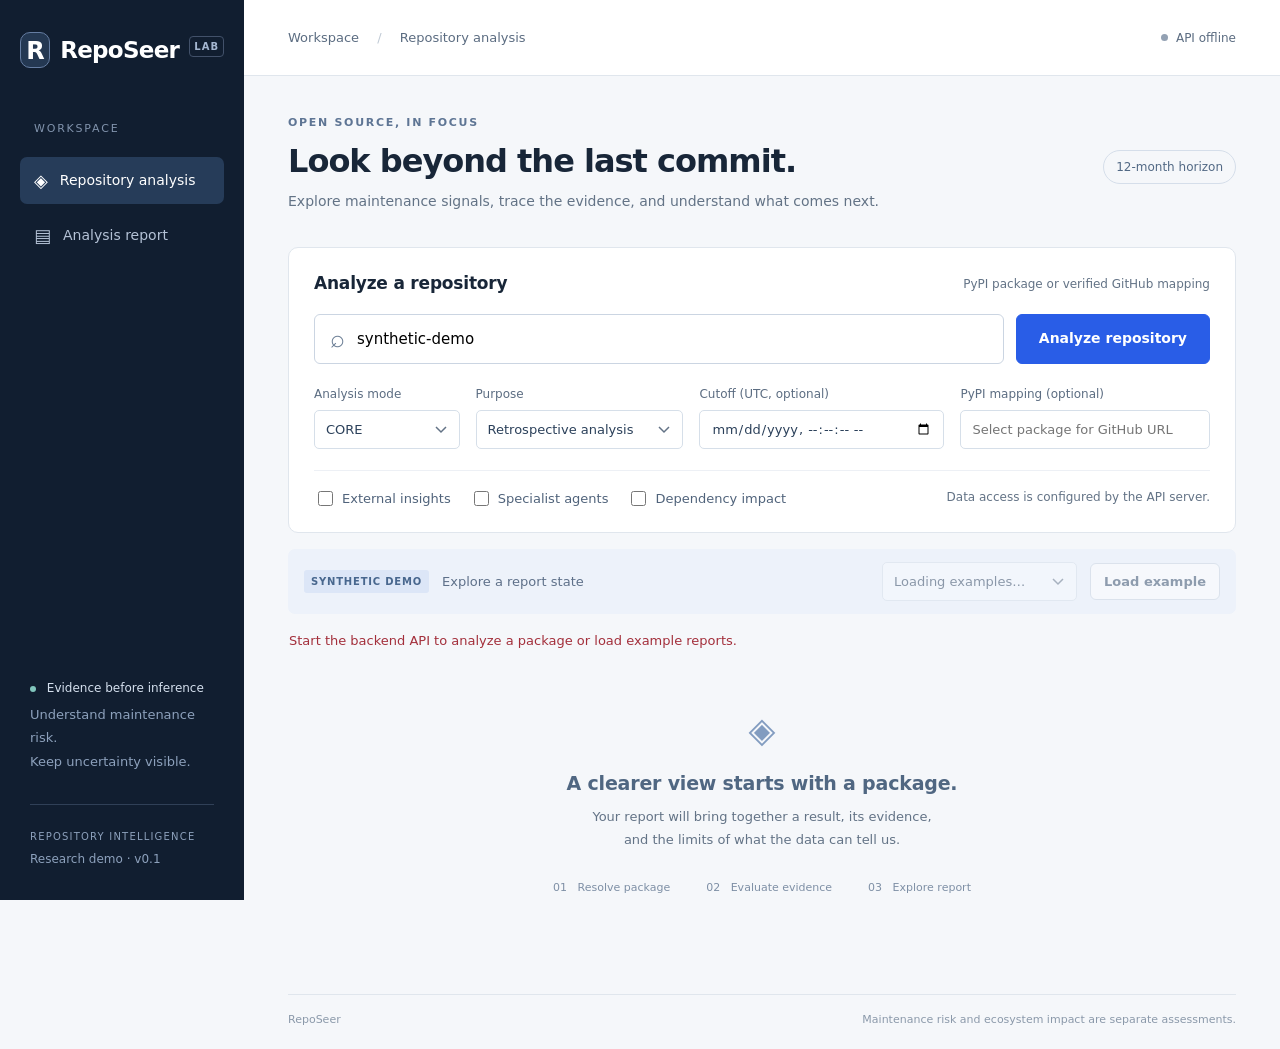
==== frontend/index.html @ 485b8ce4 "feat(ui): add standalone demo frontend and analysis HTTP API (T-028) Separate the replaceable fronte" ====
<!doctype html>
<html lang="en">
<head>
  <meta charset="utf-8"><meta name="viewport" content="width=device-width, initial-scale=1">
  <meta name="color-scheme" content="light">
  <title>RepoSeer · Repository intelligence</title>
  <link rel="stylesheet" href="styles.css">
  <script type="module" src="app.js"></script>
</head>
<body>
  <aside class="sidebar">
    <a class="brand" href="./"><span class="brand-mark">R</span> RepoSeer<span class="beta">LAB</span></a>
    <div class="nav-label">WORKSPACE</div>
    <a class="nav active" href="#workspace"><span>◈</span> Repository analysis</a>
    <a class="nav" href="#report"><span>▤</span> Analysis report</a>
    <div class="sidebar-note"><span class="status-dot"></span> Evidence before inference<p>Understand maintenance risk.<br>Keep uncertainty visible.</p></div>
    <div class="sidebar-foot">REPOSITORY INTELLIGENCE<span>Research demo · v0.1</span></div>
  </aside>
  <main id="workspace">
    <header class="topbar"><span>Workspace <b>/</b> Repository analysis</span><span class="connection" id="connection">Connecting to API…</span></header>
    <div class="page">
      <div class="page-heading"><div><div class="eyebrow">OPEN SOURCE, IN FOCUS</div><h1>Look beyond the last commit.</h1><p>Explore maintenance signals, trace the evidence, and understand what comes next.</p></div><span class="outline-tag">12-month horizon</span></div>
      <section class="panel analysis-form" aria-labelledby="analyze-heading">
        <div class="section-heading"><h2 id="analyze-heading">Analyze a repository</h2><span class="muted">PyPI package or verified GitHub mapping</span></div>
        <form id="analysis-form">
          <div class="input-line"><label class="search-field"><span aria-hidden="true">⌕</span><input id="identifier" name="identifier" value="synthetic-demo" placeholder="Package name or https://github.com/owner/repo" required aria-label="Package name or GitHub URL"></label><button id="analyze" type="submit" class="primary">Analyze repository</button></div>
          <div class="options">
            <label>Analysis mode<select id="mode"><option>CORE</option><option>ENHANCED</option></select></label>
            <label>Purpose<select id="purpose"><option value="retrospective_analysis">Retrospective analysis</option><option value="current_inference">Current inference</option></select></label>
            <label>Cutoff (UTC, optional)<input type="datetime-local" id="cutoff" step="1"></label>
            <label>PyPI mapping (optional)<input id="package" placeholder="Select package for GitHub URL"></label>
          </div>
          <div class="form-footer"><div class="checks"><label><input type="checkbox" id="insights"> External insights</label><label><input type="checkbox" id="agents"> Specialist agents</label><label><input type="checkbox" id="impact"> Dependency impact</label></div><span class="muted">Data access is configured by the API server.</span></div>
        </form>
      </section>
      <div class="demo-bar"><div><span class="demo-label">SYNTHETIC DEMO</span><span>Explore a report state</span></div><div class="demo-actions"><label class="sr-only" for="scenario">Example report</label><select id="scenario" disabled><option>Loading examples…</option></select><button id="load-demo" class="secondary" disabled>Load example</button></div></div>
      <div id="progress" class="progress" role="status" aria-live="polite">Ready. Analyze a package or load a synthetic example.</div>
      <section id="report" aria-label="Analysis report" hidden>
        <div class="report-heading"><div><div class="eyebrow" id="report-context"></div><h2 id="report-package"></h2><p id="report-subtitle"></p></div><button id="download" class="secondary">Export JSON</button></div>
        <div id="synthetic-notice" class="notice" hidden>Synthetic fixture · For interface demonstration only. These values are not estimates for a real package.</div>
        <div class="summary-grid"><section class="panel outcome" id="outcome"></section><section class="panel metadata" id="metadata"></section><section class="panel impact" id="impact-card"></section></div>
        <div class="tabs" role="tablist" aria-label="Report details"><button role="tab" id="tab-evidence" aria-selected="true" aria-controls="details" data-tab="evidence">Evidence <span id="evidence-count"></span></button><button role="tab" id="tab-coverage" aria-selected="false" aria-controls="details" data-tab="coverage" tabindex="-1">Coverage</button><button role="tab" id="tab-sources" aria-selected="false" aria-controls="details" data-tab="sources" tabindex="-1">Sources & cutoff</button><button role="tab" id="tab-model" aria-selected="false" aria-controls="details" data-tab="model" tabindex="-1">Model & limitations</button></div>
        <section id="details" class="panel details" role="tabpanel" aria-labelledby="tab-evidence"></section>
      </section>
      <section id="empty" class="empty"><div class="empty-glyph">◈</div><h2>A clearer view starts with a package.</h2><p>Your report will bring together a result, its evidence,<br>and the limits of what the data can tell us.</p><div class="empty-steps"><span>01 &nbsp; Resolve package</span><span>02 &nbsp; Evaluate evidence</span><span>03 &nbsp; Explore report</span></div></section>
      <footer>RepoSeer <span>Maintenance risk and ecosystem impact are separate assessments.</span></footer>
    </div>
  </main>
</body>
</html>
---- frontend/styles.css ----
:root {
  font-family:Inter,ui-sans-serif,system-ui,-apple-system,BlinkMacSystemFont,"Segoe UI",sans-serif;
  color:#182638;
  background:#f5f7fa;
  font-synthesis:none;
  --muted:#637386;
  --line:#e0e6ed;
  --blue:#295de7;
  --navy:#111e30;
}

* {
  box-sizing:border-box;
}

body {
  margin:0;
  font-size:16px;
  line-height:1.5;
}

button,input,select {
  font:inherit;
}

button,a,input,select {
  -webkit-tap-highlight-color:transparent;
}

button {
  cursor:pointer;
}

button:disabled,select:disabled {
  opacity:.5;
  cursor:wait;
}

a {
  color:var(--blue);
  text-decoration:none;
}

a:hover {
  text-decoration:underline;
}

:focus-visible {
  outline:3px solid #7c9ff8;
  outline-offset:3px;
}

[hidden] {
  display:none!important;
}

.sidebar {
  position:fixed;
  width:244px;
  inset:0 auto 0 0;
  background:var(--navy);
  color:#c2cede;
  padding:32px 20px;
  display:flex;
  flex-direction:column;
}

.brand {
  display:flex;
  align-items:center;
  gap:10px;
  color:#fff;
  font-size:23px;
  font-weight:650;
  letter-spacing:-.7px;
  text-decoration:none!important;
}

.brand-mark {
  display:grid;
  place-items:center;
  border:1px solid #657da2;
  border-radius:10px;
  width:34px;
  height:36px;
  font-size:24px;
  background:#243852;
}

.beta {
  font-size:10px;
  letter-spacing:1px;
  border:1px solid #42516a;
  padding:2px 4px;
  border-radius:4px;
  color:#a4b6d0;
  align-self:flex-start;
  margin-top:4px;
}

.nav-label {
  font-size:11px;
  letter-spacing:1.8px;
  color:#8193ac;
  margin:53px 14px 15px;
}

.nav {
  color:#b4c2d6;
  display:flex;
  gap:12px;
  padding:13px 14px;
  font-size:14px;
  border-radius:7px;
  margin:4px 0;
}

.nav.active {
  background:#263c59;
  color:#fff;
}

.nav span {
  font-size:18px;
  line-height:1.2;
}

.sidebar-note {
  margin:auto 10px 0;
  font-size:12px;
  color:#d5e0ee;
}

.status-dot {
  display:inline-block;
  width:6px;
  height:6px;
  border-radius:50%;
  background:#81c6bd;
  margin-right:7px;
}

.sidebar-note p {
  color:#8da1bc;
  font-size:13px;
  line-height:1.8;
}

.sidebar-foot {
  font-size:10px;
  letter-spacing:1.2px;
  border-top:1px solid #304057;
  padding-top:24px;
  margin:25px 10px 0;
  color:#8da1bc;
}

.sidebar-foot span {
  display:block;
  letter-spacing:0;
  font-size:12px;
  margin-top:6px;
}

main {
  margin-left:244px;
}

.topbar {
  height:76px;
  background:#fff;
  border-bottom:1px solid var(--line);
  display:flex;
  align-items:center;
  justify-content:space-between;
  padding:0 44px;
  font-size:13px;
  color:#5b6c81;
}

.topbar b {
  font-weight:400;
  color:#c0cad5;
  margin:0 14px;
}

.connection {
  font-size:12px;
  display:flex;
  align-items:center;
  gap:8px;
}

.connection:before {
  content:"";
  width:7px;
  height:7px;
  border-radius:50%;
  background:#93a1b3;
}

.connection.online:before {
  background:#2c987f;
}

.page {
  max-width:1420px;
  margin:auto;
  padding:39px 44px 20px;
}

.page-heading {
  display:flex;
  align-items:center;
  justify-content:space-between;
  gap:20px;
  margin-bottom:29px;
}

.eyebrow {
  font-size:11px;
  letter-spacing:1.7px;
  color:#5e7594;
  font-weight:650;
}

h1 {
  font-size:32px;
  line-height:1.3;
  letter-spacing:-1px;
  font-weight:620;
  margin:9px 0;
}

p {
  margin:6px 0;
  color:var(--muted);
  font-size:14px;
}

h2 {
  font-size:17px;
  font-weight:620;
  margin:0;
  letter-spacing:-.2px;
}

h3 {
  font-size:14px;
  margin:0 0 9px;
}

.outline-tag {
  border:1px solid #d5deea;
  border-radius:20px;
  padding:7px 12px;
  font-size:12px;
  white-space:nowrap;
  color:#526985;
}

.panel {
  background:#fff;
  border:1px solid var(--line);
  border-radius:10px;
}

.analysis-form {
  padding:23px 25px;
}

.section-heading {
  display:flex;
  justify-content:space-between;
  align-items:center;
  margin-bottom:17px;
  gap:12px;
}

.muted {
  font-size:12px;
  color:var(--muted);
}

.input-line {
  display:flex;
  gap:12px;
}

.search-field {
  border:1px solid #cbd5e2;
  border-radius:6px;
  display:flex;
  align-items:center;
  gap:12px;
  flex:1;
  padding:0 15px;
  background:#fff;
}

.search-field:focus-within {
  outline:2px solid #94b2ff;
}

.search-field span {
  font-size:25px;
  color:#6a7d94;
}

.search-field input {
  border:0;
  outline:0;
  width:100%;
  padding:13px 0;
  font-size:15px;
  min-width:0;
}

.primary {
  background:var(--blue);
  color:#fff;
  border:1px solid var(--blue);
  border-radius:6px;
  font-size:14px;
  font-weight:600;
  padding:12px 22px;
}

.primary:hover {
  background:#1c49c5;
}

.secondary {
  background:#fff;
  border:1px solid #cad4e0;
  color:#314864;
  border-radius:6px;
  padding:8px 13px;
  font-size:13px;
  font-weight:550;
}

.secondary:hover {
  background:#f0f4fa;
}

.options {
  display:grid;
  grid-template-columns:.7fr 1fr 1fr 1.2fr;
  gap:16px;
  margin:21px 0;
}

.options label {
  display:flex;
  flex-direction:column;
  font-size:12px;
  color:#5c6d82;
  gap:7px;
}

select,.options input {
  border:1px solid #d6dfe9;
  border-radius:5px;
  background:#fff;
  color:#2b405a;
  padding:9px 11px;
  font-size:13px;
  min-width:0;
  width:100%;
  height:39px;
}

select {
  appearance:none;
  padding-right:30px;
  background-image:url("data:image/svg+xml,%3Csvg xmlns='http://www.w3.org/2000/svg' width='12' height='8' viewBox='0 0 12 8'%3E%3Cpath d='m1 1 5 5 5-5' fill='none' stroke='%23637386' stroke-width='1.5'/%3E%3C/svg%3E");
  background-repeat:no-repeat;
  background-position:right 12px center;
}

.form-footer {
  display:flex;
  justify-content:space-between;
  gap:15px;
  border-top:1px solid #edf0f5;
  padding-top:17px;
  flex-wrap:wrap;
}

.checks {
  display:flex;
  gap:19px;
  flex-wrap:wrap;
}

.checks label {
  font-size:13px;
  display:flex;
  align-items:center;
  gap:6px;
  color:#50637b;
}

input[type=checkbox] {
  accent-color:var(--blue);
  width:15px;
  height:15px;
}

.demo-bar {
  display:flex;
  align-items:center;
  justify-content:space-between;
  margin:16px 0 0;
  padding:13px 16px;
  border-radius:7px;
  background:#edf2fa;
  gap:12px;
}

.demo-bar>div {
  display:flex;
  align-items:center;
  gap:13px;
  font-size:13px;
  color:#5e7089;
}

.demo-label {
  font-size:10px;
  font-weight:700;
  letter-spacing:.8px;
  background:#dce6f7;
  color:#48678e;
  padding:4px 7px;
  border-radius:3px;
}

.demo-actions select {
  width:195px;
  background-color:#f8faff;
}

.progress {
  font-size:13px;
  color:#5a6e88;
  padding:17px 1px;
  min-height:54px;
}

.progress.error {
  color:#a32f3b;
}

.progress.busy:before {
  content:"";
  display:inline-block;
  width:10px;
  height:10px;
  border:2px solid #cfdbf3;
  border-top-color:var(--blue);
  border-radius:50%;
  margin-right:9px;
  animation:spin .8s linear infinite;
}

@keyframes spin {
  to {
    transform:rotate(360deg);
  }
}

.report-heading {
  display:flex;
  justify-content:space-between;
  align-items:center;
  margin:7px 0 18px;
  gap:16px;
}

.report-heading h2 {
  font-size:25px;
  letter-spacing:-.7px;
  margin:3px 0;
}

.report-heading p {
  font-size:12px;
}

.notice {
  background:#fff7e7;
  border:1px solid #f0dfb9;
  border-radius:6px;
  padding:10px 14px;
  font-size:12px;
  color:#80612d;
  margin-bottom:17px;
}

.summary-grid {
  display:grid;
  grid-template-columns:1.1fr 1fr 1fr;
  gap:17px;
}

.summary-grid .panel {
  padding:23px;
}

.card-label {
  font-size:11px;
  text-transform:uppercase;
  letter-spacing:1.2px;
  color:#667994;
  font-weight:650;
  display:block;
  margin-bottom:18px;
}

.result-number {
  font-size:52px;
  line-height:1.1;
  font-weight:600;
  letter-spacing:-2.5px;
  color:#203a66;
}

.result-number span {
  font-size:27px;
  letter-spacing:-1px;
}

.pill {
  display:inline-flex;
  align-items:center;
  gap:5px;
  padding:4px 8px;
  background:#edf3ff;
  color:#345c99;
  border-radius:4px;
  font-size:11px;
  font-weight:600;
}

.pill.warning {
  background:#fff3dc;
  color:#916519;
}

.pill.good {
  background:#e9f5f0;
  color:#267461;
}

.pill.neutral {
  background:#eef1f5;
  color:#566984;
}

.outcome .pill {
  margin:13px 0 7px;
}

.outcome h3 {
  font-size:24px;
  line-height:1.3;
  letter-spacing:-.5px;
  color:#294368;
  margin:0 0 16px;
}

.outcome p,.impact p {
  font-size:12px;
  line-height:1.7;
}

.kv {
  display:flex;
  justify-content:space-between;
  gap:14px;
  font-size:12px;
  margin:10px 0;
}

.kv span {
  color:var(--muted);
}

.kv strong {
  font-weight:550;
  text-align:right;
  overflow-wrap:anywhere;
}

.card-divider {
  border-top:1px solid #e8edf4;
  margin:15px 0;
}

.impact-numbers {
  display:flex;
  gap:24px;
  margin-bottom:13px;
}

.impact-numbers strong {
  display:block;
  font-size:30px;
  letter-spacing:-1px;
  font-weight:600;
  color:#294368;
}

.impact-numbers span {
  font-size:11px;
  color:var(--muted);
}

.tabs {
  display:flex;
  gap:28px;
  border-bottom:1px solid #dce3ee;
  margin:29px 0 18px;
  overflow:auto;
}

.tabs button {
  border:0;
  border-bottom:2px solid transparent;
  background:none;
  padding:0 0 14px;
  font-size:13px;
  color:#6c7d92;
  white-space:nowrap;
}

.tabs button[aria-selected=true] {
  color:#265bdc;
  border-bottom-color:#265bdc;
  font-weight:650;
}

.tabs span {
  background:#e8edf6;
  font-size:10px;
  padding:2px 6px;
  border-radius:4px;
  margin-left:5px;
}

.details {
  padding:24px;
}

.detail-heading {
  display:flex;
  justify-content:space-between;
  align-items:center;
  margin-bottom:17px;
}

.detail-heading p {
  font-size:12px;
}

.evidence-item {
  border-top:1px solid #e8edf4;
  padding:18px 0 6px;
}

.evidence-item:first-of-type {
  border-top:0;
}

.evidence-tags {
  display:flex;
  gap:7px;
  flex-wrap:wrap;
  margin-bottom:10px;
}

.claim {
  font-size:14px;
  color:#334b68;
  line-height:1.75;
  margin-bottom:12px;
}

.citation {
  border-left:2px solid #bacceb;
  padding:8px 13px;
  background:#f7f9fd;
  margin:9px 0;
  font-size:12px;
  color:#5a6e88;
  overflow-wrap:anywhere;
}

.citation blockquote {
  margin:0 0 7px;
  color:#405671;
  white-space:pre-wrap;
}

.detail-note {
  font-size:12px;
  color:#7b6851;
  margin:7px 0;
}

.table-scroll {
  overflow:auto;
}

table {
  border-collapse:collapse;
  width:100%;
  font-size:12px;
  text-align:left;
}

th {
  font-size:10px;
  font-weight:600;
  letter-spacing:.6px;
  color:#79899c;
  text-transform:uppercase;
  background:#f7f9fc;
  padding:12px;
}

td {
  border-bottom:1px solid #e8edf4;
  padding:15px 12px;
  vertical-align:top;
  min-width:90px;
  overflow-wrap:anywhere;
}

td small {
  display:block;
  color:#738297;
  line-height:1.8;
  margin-top:5px;
}

td:first-child {
  font-weight:550;
}

.source-item {
  border-top:1px solid #e8edf4;
  padding:18px 0;
  overflow-wrap:anywhere;
}

.source-item:first-of-type {
  border-top:0;
}

.source-item .kv {
  max-width:800px;
}

.source-title {
  font-size:14px;
  display:block;
  margin-bottom:10px;
}

.long-value {
  font-size:11px;
  font-family:ui-monospace,monospace;
}

.empty {
  text-align:center;
  min-height:290px;
  padding:36px 0 28px;
}

.empty-glyph {
  font-size:35px;
  color:#829cc0;
}

.empty h2 {
  margin:12px 0 8px;
  font-size:19px;
  color:#506782;
}

.empty p {
  font-size:13px;
  line-height:1.8;
}

.empty-steps {
  display:flex;
  justify-content:center;
  gap:36px;
  margin-top:28px;
  font-size:11px;
  color:#7e8fa5;
}

.limitations {
  padding-left:19px;
  color:#5c6d83;
  font-size:13px;
  line-height:1.9;
}

.empty-message {
  color:#6b7c92;
  font-size:14px;
  padding:22px 0;
}

.details p {
  overflow-wrap:anywhere;
}

footer {
  display:flex;
  justify-content:space-between;
  font-size:11px;
  color:#8b99aa;
  margin-top:36px;
  border-top:1px solid var(--line);
  padding-top:17px;
}

.sr-only {
  position:absolute;
  width:1px;
  height:1px;
  padding:0;
  margin:-1px;
  overflow:hidden;
  clip:rect(0,0,0,0);
  white-space:nowrap;
  border:0;
}

@media(min-width:1600px) {
  .page {
    padding-top:49px;
  }
}

@media(max-width:1200px) {
  .sidebar {
    width:210px;
  }
  .brand {
    font-size:20px;
  }
  main {
    margin-left:210px;
  }
  .page {
    padding:28px;
  }
  .topbar {
    padding:0 28px;
  }
  .options {
    grid-template-columns:1fr 1fr;
  }
  .summary-grid {
    grid-template-columns:1fr 1fr;
  }
  .summary-grid .impact {
    grid-column:1/-1;
  }
  .impact-numbers {
    float:left;
    margin-right:35px;
  }
  .page-heading h1 {
    font-size:28px;
  }
  .section-heading .muted {
    display:none;
  }
}

@media(max-width:760px) {
  .sidebar {
    position:static;
    width:auto;
    padding:17px 20px;
    display:block;
  }
  .sidebar .nav-label,.sidebar .nav,.sidebar-note,.sidebar-foot {
    display:none;
  }
  .brand {
    font-size:21px;
  }
  .brand-mark {
    height:30px;
    width:30px;
    font-size:21px;
  }
  main {
    margin:0;
  }
  .topbar {
    height:52px;
    padding:0 20px;
    font-size:11px;
  }
  .page {
    padding:25px 18px;
  }
  .page-heading {
    align-items:flex-start;
  }
  .page-heading h1 {
    font-size:27px;
  }
  .page-heading p {
    font-size:13px;
  }
  .outline-tag {
    display:none;
  }
  .analysis-form {
    padding:19px 16px;
  }
  .input-line {
    flex-direction:column;
  }
  .options {
    gap:14px;
  }
  .options input,.options select {
    font-size:12px;
  }
  .checks {
    gap:10px;
  }
  .demo-bar {
    align-items:flex-start;
    flex-direction:column;
    padding:13px;
  }
  .demo-actions {
    width:100%;
  }
  .demo-actions select {
    flex:1;
    width:150px;
  }
  .summary-grid {
    grid-template-columns:1fr;
  }
  .summary-grid .impact {
    grid-column:auto;
  }
  .summary-grid .panel {
    padding:21px;
  }
  .tabs {
    gap:22px;
  }
  .details {
    padding:18px;
  }
  .impact-numbers {
    float:none;
  }
  .empty-steps {
    gap:13px;
    font-size:10px;
  }
  .empty {
    min-height:260px;
  }
  footer span {
    max-width:220px;
    text-align:right;
  }
  .report-heading h2 {
    font-size:22px;
  }
  .report-heading .secondary {
    white-space:nowrap;
  }
  .connection {
    font-size:10px;
  }
  .topbar b {
    margin:0 6px;
  }
}

@media(prefers-reduced-motion:reduce) {
  .progress.busy:before {
    animation:none;
  }
}
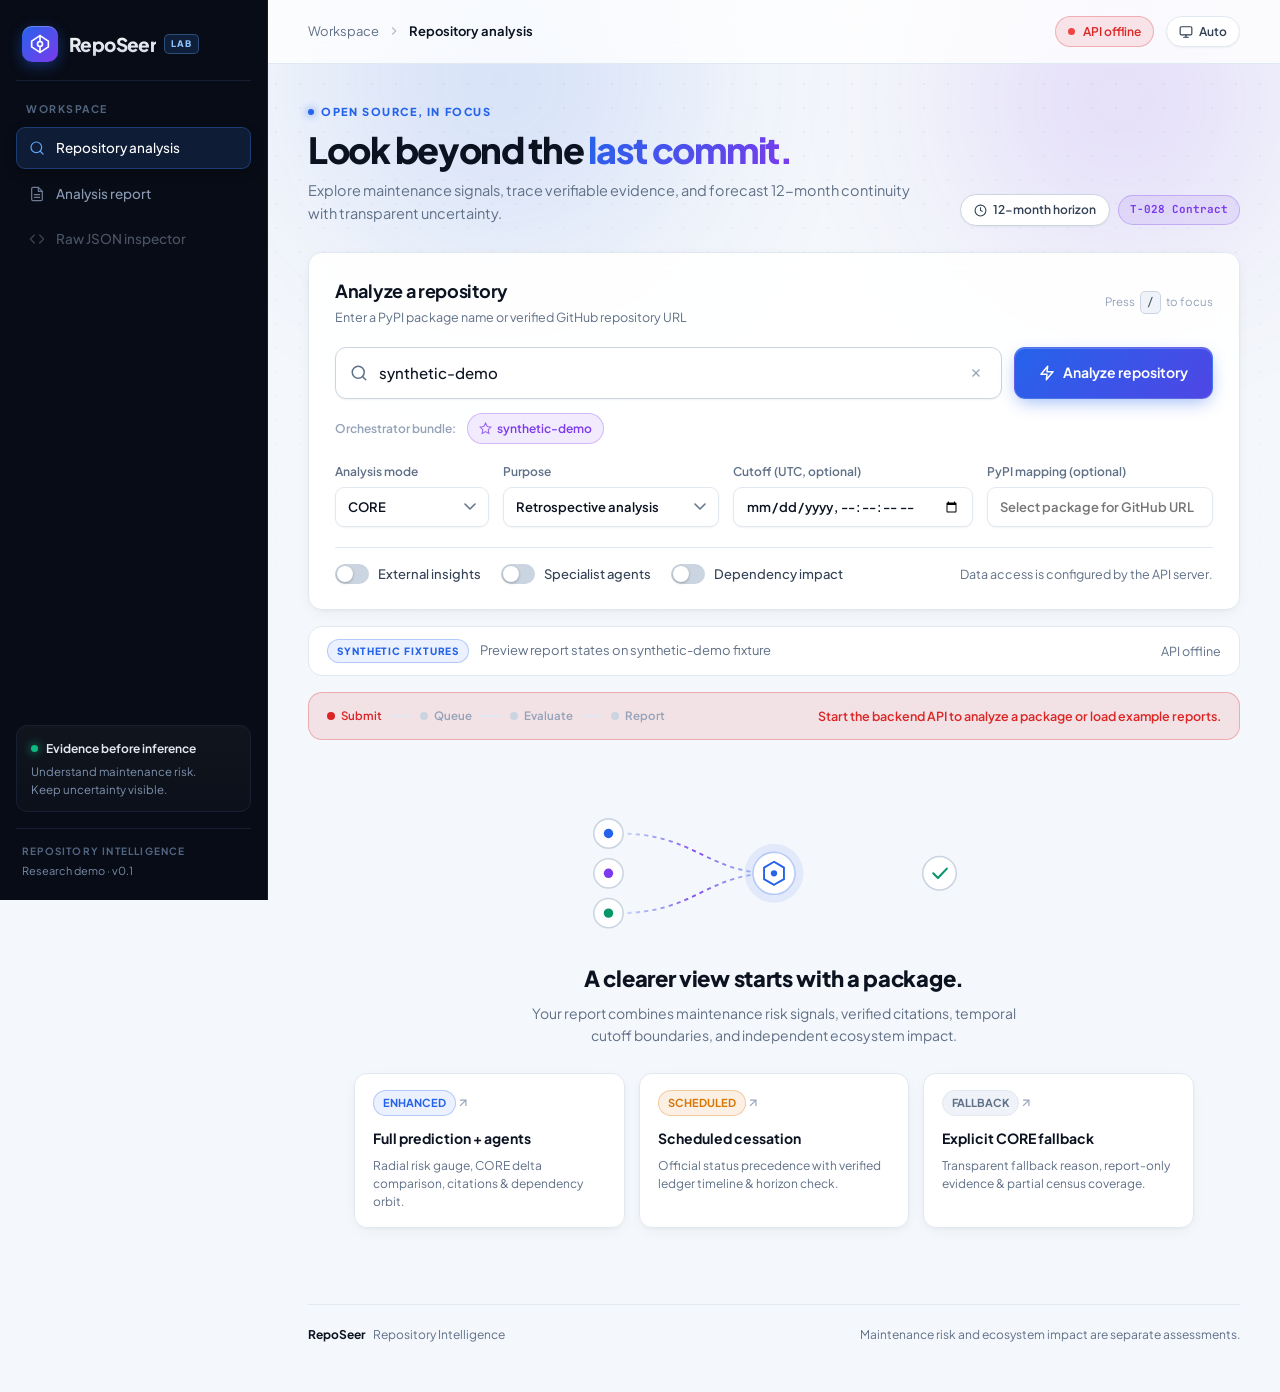
==== commit cb5d92be: "feat(ui): redesign demo frontend with SVG gauges, adaptive theme, and interactive inspector" ====
--- a/frontend/index.html
+++ b/frontend/index.html
@@ -1,50 +1,384 @@
 <!doctype html>
 <html lang="en">
 <head>
-  <meta charset="utf-8"><meta name="viewport" content="width=device-width, initial-scale=1">
-  <meta name="color-scheme" content="light">
-  <title>RepoSeer · Repository intelligence</title>
+  <meta charset="utf-8">
+  <meta name="viewport" content="width=device-width, initial-scale=1">
+  <meta name="color-scheme" content="light dark">
+  <title>RepoSeer · Repository Intelligence</title>
+  <link rel="preconnect" href="https://fonts.googleapis.com">
+  <link rel="preconnect" href="https://fonts.gstatic.com" crossorigin>
+  <link href="https://fonts.googleapis.com/css2?family=JetBrains+Mono:wght@400;500;600;700&family=Plus+Jakarta+Sans:wght@400;500;600;700;800&display=swap" rel="stylesheet">
   <link rel="stylesheet" href="styles.css">
   <script type="module" src="app.js"></script>
 </head>
 <body>
+  <div class="ambient-bg" aria-hidden="true">
+    <div class="ambient-grid"></div>
+    <div class="ambient-orb orb-1"></div>
+    <div class="ambient-orb orb-2"></div>
+  </div>
+
   <aside class="sidebar">
-    <a class="brand" href="./"><span class="brand-mark">R</span> RepoSeer<span class="beta">LAB</span></a>
-    <div class="nav-label">WORKSPACE</div>
-    <a class="nav active" href="#workspace"><span>◈</span> Repository analysis</a>
-    <a class="nav" href="#report"><span>▤</span> Analysis report</a>
-    <div class="sidebar-note"><span class="status-dot"></span> Evidence before inference<p>Understand maintenance risk.<br>Keep uncertainty visible.</p></div>
-    <div class="sidebar-foot">REPOSITORY INTELLIGENCE<span>Research demo · v0.1</span></div>
+    <a class="brand" href="./">
+      <span class="brand-mark" aria-hidden="true">
+        <svg width="20" height="20" viewBox="0 0 24 24" fill="none" stroke="currentColor" stroke-width="2" stroke-linecap="round" stroke-linejoin="round">
+          <polygon points="12 2 22 8.5 22 15.5 12 22 2 15.5 2 8.5 12 2"/>
+          <circle cx="12" cy="12" r="3"/>
+          <line x1="12" y1="2" x2="12" y2="9"/>
+          <line x1="12" y1="15" x2="12" y2="22"/>
+        </svg>
+      </span>
+      <span class="brand-text">RepoSeer</span>
+      <span class="beta">LAB</span>
+    </a>
+
+    <div class="nav-group">
+      <div class="nav-label">WORKSPACE</div>
+      <a class="nav active" href="#workspace" id="nav-workspace">
+        <svg class="nav-svg" viewBox="0 0 24 24" fill="none" stroke="currentColor" stroke-width="1.8" stroke-linecap="round" stroke-linejoin="round"><circle cx="11" cy="11" r="8"/><line x1="21" y1="21" x2="16.65" y2="16.65"/></svg>
+        <span>Repository analysis</span>
+      </a>
+      <a class="nav" href="#report" id="sidebar-report-link">
+        <svg class="nav-svg" viewBox="0 0 24 24" fill="none" stroke="currentColor" stroke-width="1.8" stroke-linecap="round" stroke-linejoin="round"><path d="M14 2H6a2 2 0 0 0-2 2v16a2 2 0 0 0 2 2h12a2 2 0 0 0 2-2V8z"/><polyline points="14 2 14 8 20 8"/><line x1="16" y1="13" x2="8" y2="13"/><line x1="16" y1="17" x2="8" y2="17"/></svg>
+        <span>Analysis report</span>
+        <span class="nav-pill" id="nav-report-status" hidden>Live</span>
+      </a>
+      <button class="nav nav-button" type="button" id="sidebar-json-btn" disabled>
+        <svg class="nav-svg" viewBox="0 0 24 24" fill="none" stroke="currentColor" stroke-width="1.8" stroke-linecap="round" stroke-linejoin="round"><polyline points="16 18 22 12 16 6"/><polyline points="8 6 2 12 8 18"/></svg>
+        <span>Raw JSON inspector</span>
+      </button>
+    </div>
+
+    <div class="nav-group history-group" id="history-section" hidden>
+      <div class="nav-label-row">
+        <span class="nav-label">SESSION HISTORY</span>
+        <span class="history-count" id="history-count">0</span>
+      </div>
+      <div class="history-list" id="history-list"></div>
+    </div>
+
+    <div class="sidebar-bottom">
+      <div class="sidebar-note">
+        <div class="note-header">
+          <span class="status-dot"></span>
+          <span>Evidence before inference</span>
+        </div>
+        <p>Understand maintenance risk.<br>Keep uncertainty visible.</p>
+      </div>
+      <div class="sidebar-foot">
+        <span>REPOSITORY INTELLIGENCE</span>
+        <small>Research demo · v0.1</small>
+      </div>
+    </div>
   </aside>
+
   <main id="workspace">
-    <header class="topbar"><span>Workspace <b>/</b> Repository analysis</span><span class="connection" id="connection">Connecting to API…</span></header>
+    <header class="topbar">
+      <div class="topbar-breadcrumb">
+        <span>Workspace</span>
+        <svg class="crumb-sep" width="14" height="14" viewBox="0 0 24 24" fill="none" stroke="currentColor" stroke-width="2"><polyline points="9 18 15 12 9 6"/></svg>
+        <span class="current" id="breadcrumb-current">Repository analysis</span>
+      </div>
+      <div class="topbar-actions">
+        <span class="connection" id="connection">Connecting to API…</span>
+        <button id="theme-toggle" class="theme-toggle-btn" type="button" aria-label="Switch color theme" title="Switch theme: Auto → Light → Dark">
+          <span class="theme-icon" id="theme-icon" aria-hidden="true"></span>
+          <span class="theme-text" id="theme-text">Auto</span>
+        </button>
+      </div>
+    </header>
+
     <div class="page">
-      <div class="page-heading"><div><div class="eyebrow">OPEN SOURCE, IN FOCUS</div><h1>Look beyond the last commit.</h1><p>Explore maintenance signals, trace the evidence, and understand what comes next.</p></div><span class="outline-tag">12-month horizon</span></div>
-      <section class="panel analysis-form" aria-labelledby="analyze-heading">
-        <div class="section-heading"><h2 id="analyze-heading">Analyze a repository</h2><span class="muted">PyPI package or verified GitHub mapping</span></div>
+      <section class="hero-header">
+        <div class="hero-copy">
+          <div class="eyebrow">
+            <span class="eyebrow-dot"></span>
+            OPEN SOURCE, IN FOCUS
+          </div>
+          <h1>Look beyond the <span class="gradient-text">last commit.</span></h1>
+          <p>Explore maintenance signals, trace verifiable evidence, and forecast 12-month continuity with transparent uncertainty.</p>
+        </div>
+        <div class="hero-badges">
+          <span class="outline-tag">
+            <svg width="13" height="13" viewBox="0 0 24 24" fill="none" stroke="currentColor" stroke-width="2"><circle cx="12" cy="12" r="10"/><polyline points="12 6 12 12 16 14"/></svg>
+            12-month horizon
+          </span>
+          <span class="badge-tech">T-028 Contract</span>
+        </div>
+      </section>
+
+      <section class="panel spotlight-card analysis-form" aria-labelledby="analyze-heading">
+        <div class="section-heading">
+          <div>
+            <h2 id="analyze-heading">Analyze a repository</h2>
+            <span class="muted">Enter a PyPI package name or verified GitHub repository URL</span>
+          </div>
+          <div class="keyboard-tip" aria-hidden="true">Press <kbd>/</kbd> to focus</div>
+        </div>
+
         <form id="analysis-form">
-          <div class="input-line"><label class="search-field"><span aria-hidden="true">⌕</span><input id="identifier" name="identifier" value="synthetic-demo" placeholder="Package name or https://github.com/owner/repo" required aria-label="Package name or GitHub URL"></label><button id="analyze" type="submit" class="primary">Analyze repository</button></div>
+          <div class="input-line">
+            <label class="search-field">
+              <svg class="search-icon" width="18" height="18" viewBox="0 0 24 24" fill="none" stroke="currentColor" stroke-width="2" stroke-linecap="round" stroke-linejoin="round" aria-hidden="true">
+                <circle cx="11" cy="11" r="8"/><line x1="21" y1="21" x2="16.65" y2="16.65"/>
+              </svg>
+              <input id="identifier" name="identifier" value="synthetic-demo" placeholder="Package name or https://github.com/owner/repo" required aria-label="Package name or GitHub URL" autocomplete="off" spellcheck="false">
+              <button type="button" id="clear-identifier" class="input-clear-btn" aria-label="Clear input" title="Clear">
+                <svg width="14" height="14" viewBox="0 0 24 24" fill="none" stroke="currentColor" stroke-width="2"><line x1="18" y1="6" x2="6" y2="18"/><line x1="6" y1="6" x2="18" y2="18"/></svg>
+              </button>
+            </label>
+            <button id="analyze" type="submit" class="primary">
+              <svg class="btn-icon" width="16" height="16" viewBox="0 0 24 24" fill="none" stroke="currentColor" stroke-width="2.2" stroke-linecap="round" stroke-linejoin="round" aria-hidden="true"><polygon points="13 2 3 14 12 14 11 22 21 10 12 10 13 2"/></svg>
+              <span class="btn-text">Analyze repository</span>
+            </button>
+          </div>
+
+          <div class="quick-presets" aria-label="Orchestrator input suggestions">
+            <span class="preset-label">Orchestrator bundle:</span>
+            <button type="button" class="preset-chip preset-accent" data-fill="synthetic-demo" title="Fill synthetic-demo to run the real orchestrator">
+              <svg width="13" height="13" viewBox="0 0 24 24" fill="none" stroke="currentColor" stroke-width="2"><polygon points="12 2 15.09 8.26 22 9.27 17 14.14 18.18 21.02 12 17.77 5.82 21.02 7 14.14 2 9.27 8.91 8.26 12 2"/></svg>
+              synthetic-demo
+            </button>
+          </div>
+
           <div class="options">
-            <label>Analysis mode<select id="mode"><option>CORE</option><option>ENHANCED</option></select></label>
-            <label>Purpose<select id="purpose"><option value="retrospective_analysis">Retrospective analysis</option><option value="current_inference">Current inference</option></select></label>
-            <label>Cutoff (UTC, optional)<input type="datetime-local" id="cutoff" step="1"></label>
-            <label>PyPI mapping (optional)<input id="package" placeholder="Select package for GitHub URL"></label>
-          </div>
-          <div class="form-footer"><div class="checks"><label><input type="checkbox" id="insights"> External insights</label><label><input type="checkbox" id="agents"> Specialist agents</label><label><input type="checkbox" id="impact"> Dependency impact</label></div><span class="muted">Data access is configured by the API server.</span></div>
+            <label>
+              <span class="label-text">Analysis mode</span>
+              <select id="mode">
+                <option value="CORE">CORE</option>
+                <option value="ENHANCED">ENHANCED</option>
+              </select>
+            </label>
+            <label>
+              <span class="label-text">Purpose</span>
+              <select id="purpose">
+                <option value="retrospective_analysis">Retrospective analysis</option>
+                <option value="current_inference">Current inference</option>
+              </select>
+            </label>
+            <label>
+              <span class="label-text">Cutoff (UTC, optional)</span>
+              <input type="datetime-local" id="cutoff" step="1">
+            </label>
+            <label>
+              <span class="label-text">PyPI mapping (optional)</span>
+              <input id="package" placeholder="Select package for GitHub URL">
+            </label>
+          </div>
+
+          <div class="form-footer">
+            <div class="checks">
+              <label class="switch-control">
+                <input type="checkbox" id="insights">
+                <span class="switch-track"><span class="switch-thumb"></span></span>
+                <span class="switch-label">External insights</span>
+              </label>
+              <label class="switch-control">
+                <input type="checkbox" id="agents">
+                <span class="switch-track"><span class="switch-thumb"></span></span>
+                <span class="switch-label">Specialist agents</span>
+              </label>
+              <label class="switch-control">
+                <input type="checkbox" id="impact">
+                <span class="switch-track"><span class="switch-thumb"></span></span>
+                <span class="switch-label">Dependency impact</span>
+              </label>
+            </div>
+            <span class="muted footer-note">Data access is configured by the API server.</span>
+          </div>
         </form>
       </section>
-      <div class="demo-bar"><div><span class="demo-label">SYNTHETIC DEMO</span><span>Explore a report state</span></div><div class="demo-actions"><label class="sr-only" for="scenario">Example report</label><select id="scenario" disabled><option>Loading examples…</option></select><button id="load-demo" class="secondary" disabled>Load example</button></div></div>
-      <div id="progress" class="progress" role="status" aria-live="polite">Ready. Analyze a package or load a synthetic example.</div>
+
+      <div class="demo-bar" id="demo-bar">
+        <div class="demo-info">
+          <span class="demo-label">SYNTHETIC FIXTURES</span>
+          <span class="demo-desc">Preview report states on synthetic-demo fixture</span>
+        </div>
+        <div class="demo-pills" id="scenario-pills" role="group" aria-label="Synthetic example reports">
+          <span class="muted">Loading examples…</span>
+        </div>
+      </div>
+
+      <div class="pipeline-bar" id="pipeline-bar" data-state="idle">
+        <div class="pipeline-steps" aria-hidden="true">
+          <span class="pipe-node" data-step="submit"><span class="pipe-dot"></span>Submit</span>
+          <span class="pipe-line"></span>
+          <span class="pipe-node" data-step="queued"><span class="pipe-dot"></span>Queue</span>
+          <span class="pipe-line"></span>
+          <span class="pipe-node" data-step="running"><span class="pipe-dot"></span>Evaluate</span>
+          <span class="pipe-line"></span>
+          <span class="pipe-node" data-step="complete"><span class="pipe-dot"></span>Report</span>
+        </div>
+        <div class="pipeline-meta">
+          <div id="progress" class="progress" role="status" aria-live="polite">
+            Ready. Analyze a package or load a synthetic example.
+          </div>
+          <span id="elapsed-timer" class="elapsed-timer" hidden>0.0s</span>
+        </div>
+      </div>
+
       <section id="report" aria-label="Analysis report" hidden>
-        <div class="report-heading"><div><div class="eyebrow" id="report-context"></div><h2 id="report-package"></h2><p id="report-subtitle"></p></div><button id="download" class="secondary">Export JSON</button></div>
-        <div id="synthetic-notice" class="notice" hidden>Synthetic fixture · For interface demonstration only. These values are not estimates for a real package.</div>
-        <div class="summary-grid"><section class="panel outcome" id="outcome"></section><section class="panel metadata" id="metadata"></section><section class="panel impact" id="impact-card"></section></div>
-        <div class="tabs" role="tablist" aria-label="Report details"><button role="tab" id="tab-evidence" aria-selected="true" aria-controls="details" data-tab="evidence">Evidence <span id="evidence-count"></span></button><button role="tab" id="tab-coverage" aria-selected="false" aria-controls="details" data-tab="coverage" tabindex="-1">Coverage</button><button role="tab" id="tab-sources" aria-selected="false" aria-controls="details" data-tab="sources" tabindex="-1">Sources & cutoff</button><button role="tab" id="tab-model" aria-selected="false" aria-controls="details" data-tab="model" tabindex="-1">Model & limitations</button></div>
+        <div class="report-heading">
+          <div class="report-title-meta">
+            <div class="eyebrow" id="report-context"></div>
+            <div class="report-pkg-row">
+              <h2 id="report-package"></h2>
+              <span class="pill accent" id="report-scenario-badge" hidden></span>
+              <span class="run-id-chip" id="report-run-id" title="Click to copy Analysis Run ID"></span>
+            </div>
+            <p id="report-subtitle"></p>
+          </div>
+          <div class="report-actions">
+            <button id="inspect-json" class="secondary action-btn" type="button" title="Inspect formatted JSON">
+              <svg width="14" height="14" viewBox="0 0 24 24" fill="none" stroke="currentColor" stroke-width="2"><polyline points="16 18 22 12 16 6"/><polyline points="8 6 2 12 8 18"/></svg>
+              <span>Inspect JSON</span>
+            </button>
+            <button id="copy-json" class="secondary action-btn" type="button" title="Copy report JSON to clipboard">
+              <svg width="14" height="14" viewBox="0 0 24 24" fill="none" stroke="currentColor" stroke-width="2"><rect x="9" y="9" width="13" height="13" rx="2" ry="2"/><path d="M5 15H4a2 2 0 0 1-2-2V4a2 2 0 0 1 2-2h9a2 2 0 0 1 2 2v1"/></svg>
+              <span>Copy JSON</span>
+            </button>
+            <button id="download" class="secondary action-btn" type="button" title="Download original FinalReport JSON">
+              <svg width="14" height="14" viewBox="0 0 24 24" fill="none" stroke="currentColor" stroke-width="2"><path d="M21 15v4a2 2 0 0 1-2 2H5a2 2 0 0 1-2-2v-4"/><polyline points="7 10 12 15 17 10"/><line x1="12" y1="15" x2="12" y2="3"/></svg>
+              <span>Export JSON</span>
+            </button>
+          </div>
+        </div>
+
+        <div id="synthetic-notice" class="notice" hidden>
+          <svg class="notice-svg" width="16" height="16" viewBox="0 0 24 24" fill="none" stroke="currentColor" stroke-width="2"><circle cx="12" cy="12" r="10"/><line x1="12" y1="16" x2="12" y2="12"/><line x1="12" y1="8" x2="12.01" y2="8"/></svg>
+          <span><strong>Synthetic fixture</strong> · For interface demonstration only. These values are not estimates for a real package.</span>
+        </div>
+
+        <div class="summary-grid">
+          <section class="panel spotlight-card outcome" id="outcome"></section>
+          <section class="panel spotlight-card metadata" id="metadata"></section>
+          <section class="panel spotlight-card impact" id="impact-card"></section>
+        </div>
+
+        <div class="tabs-container">
+          <div class="tabs" role="tablist" aria-label="Report details">
+            <button role="tab" id="tab-evidence" aria-selected="true" aria-controls="details" data-tab="evidence">
+              <svg width="14" height="14" viewBox="0 0 24 24" fill="none" stroke="currentColor" stroke-width="2"><path d="M21 15a2 2 0 0 1-2 2H7l-4 4V5a2 2 0 0 1 2-2h14a2 2 0 0 1 2 2z"/></svg>
+              <span>Evidence</span>
+              <span id="evidence-count" class="counter-badge">0</span>
+            </button>
+            <button role="tab" id="tab-coverage" aria-selected="false" aria-controls="details" data-tab="coverage" tabindex="-1">
+              <svg width="14" height="14" viewBox="0 0 24 24" fill="none" stroke="currentColor" stroke-width="2"><path d="M22 11.08V12a10 10 0 1 1-5.93-9.14"/><polyline points="22 4 12 14.01 9 11.01"/></svg>
+              <span>Coverage</span>
+              <span id="coverage-count" class="counter-badge">0</span>
+            </button>
+            <button role="tab" id="tab-sources" aria-selected="false" aria-controls="details" data-tab="sources" tabindex="-1">
+              <svg width="14" height="14" viewBox="0 0 24 24" fill="none" stroke="currentColor" stroke-width="2"><ellipse cx="12" cy="5" rx="9" ry="3"/><path d="M21 12c0 1.66-4 3-9 3s-9-1.34-9-3"/><path d="M3 5v14c0 1.66 4 3 9 3s9-1.34 9-3V5"/></svg>
+              <span>Sources & cutoff</span>
+              <span id="sources-count" class="counter-badge">0</span>
+            </button>
+            <button role="tab" id="tab-model" aria-selected="false" aria-controls="details" data-tab="model" tabindex="-1">
+              <svg width="14" height="14" viewBox="0 0 24 24" fill="none" stroke="currentColor" stroke-width="2"><rect x="4" y="4" width="16" height="16" rx="2" ry="2"/><rect x="9" y="9" width="6" height="6"/><line x1="9" y1="1" x2="9" y2="4"/><line x1="15" y1="1" x2="15" y2="4"/><line x1="9" y1="20" x2="9" y2="23"/><line x1="15" y1="20" x2="15" y2="23"/><line x1="20" y1="9" x2="23" y2="9"/><line x1="20" y1="14" x2="23" y2="14"/><line x1="1" y1="9" x2="4" y2="9"/><line x1="1" y1="14" x2="4" y2="14"/></svg>
+              <span>Model & limitations</span>
+            </button>
+          </div>
+        </div>
+
         <section id="details" class="panel details" role="tabpanel" aria-labelledby="tab-evidence"></section>
       </section>
-      <section id="empty" class="empty"><div class="empty-glyph">◈</div><h2>A clearer view starts with a package.</h2><p>Your report will bring together a result, its evidence,<br>and the limits of what the data can tell us.</p><div class="empty-steps"><span>01 &nbsp; Resolve package</span><span>02 &nbsp; Evaluate evidence</span><span>03 &nbsp; Explore report</span></div></section>
-      <footer>RepoSeer <span>Maintenance risk and ecosystem impact are separate assessments.</span></footer>
+
+      <section id="empty" class="empty">
+        <div class="empty-visual" aria-hidden="true">
+          <svg class="constellation-svg" viewBox="0 0 420 140" fill="none">
+            <defs>
+              <linearGradient id="flow-grad" x1="0" y1="0" x2="1" y2="0">
+                <stop offset="0%" stop-color="var(--primary)" stop-opacity="0.15"/>
+                <stop offset="50%" stop-color="var(--accent)" stop-opacity="0.9"/>
+                <stop offset="100%" stop-color="var(--primary)" stop-opacity="0.2"/>
+              </linearGradient>
+            </defs>
+            <path class="flow-path" d="M 62 32 C 135 32, 145 70, 210 70" stroke="url(#flow-grad)" stroke-width="1.8" stroke-dasharray="4 4"/>
+            <path class="flow-path" d="M 62 70 L 210 70" stroke="url(#flow-grad)" stroke-width="1.8" stroke-dasharray="4 4"/>
+            <path class="flow-path" d="M 62 108 C 135 108, 145 70, 210 70" stroke="url(#flow-grad)" stroke-width="1.8" stroke-dasharray="4 4"/>
+            <path class="flow-path flow-out" d="M 210 70 L 358 70" stroke="url(#flow-grad)" stroke-width="2.2" stroke-dasharray="5 4"/>
+
+            <g class="c-node">
+              <circle cx="52" cy="32" r="14" class="c-ring"/>
+              <circle cx="52" cy="32" r="4.5" fill="var(--primary)"/>
+            </g>
+            <g class="c-node">
+              <circle cx="52" cy="70" r="14" class="c-ring"/>
+              <circle cx="52" cy="70" r="4.5" fill="var(--accent)"/>
+            </g>
+            <g class="c-node">
+              <circle cx="52" cy="108" r="14" class="c-ring"/>
+              <circle cx="52" cy="108" r="4.5" fill="var(--risk-low)"/>
+            </g>
+
+            <g class="c-core">
+              <circle cx="210" cy="70" r="28" class="c-pulse"/>
+              <circle cx="210" cy="70" r="20" class="c-core-bg"/>
+              <polygon points="210,59 219.5,64.5 219.5,75.5 210,81 200.5,75.5 200.5,64.5" stroke="var(--primary)" stroke-width="1.8" fill="none"/>
+              <circle cx="210" cy="70" r="3" fill="var(--primary)"/>
+            </g>
+
+            <g class="c-node">
+              <circle cx="368" cy="70" r="16" class="c-ring"/>
+              <path d="M 362 70 L 366.5 74.5 L 375 65.5" stroke="var(--risk-low)" stroke-width="2" stroke-linecap="round" stroke-linejoin="round"/>
+            </g>
+          </svg>
+        </div>
+
+        <h2>A clearer view starts with a package.</h2>
+        <p>Your report combines maintenance risk signals, verified citations, temporal cutoff boundaries, and independent ecosystem impact.</p>
+
+        <div class="empty-launch-grid">
+          <button type="button" class="launch-card spotlight-card" data-scenario="enhanced">
+            <div class="launch-card-top">
+              <span class="pill">ENHANCED</span>
+              <svg width="14" height="14" viewBox="0 0 24 24" fill="none" stroke="currentColor" stroke-width="2"><line x1="7" y1="17" x2="17" y2="7"/><polyline points="7 7 17 7 17 17"/></svg>
+            </div>
+            <strong>Full prediction + agents</strong>
+            <span>Radial risk gauge, CORE delta comparison, citations & dependency orbit.</span>
+          </button>
+          <button type="button" class="launch-card spotlight-card" data-scenario="scheduled">
+            <div class="launch-card-top">
+              <span class="pill warning">SCHEDULED</span>
+              <svg width="14" height="14" viewBox="0 0 24 24" fill="none" stroke="currentColor" stroke-width="2"><line x1="7" y1="17" x2="17" y2="7"/><polyline points="7 7 17 7 17 17"/></svg>
+            </div>
+            <strong>Scheduled cessation</strong>
+            <span>Official status precedence with verified ledger timeline & horizon check.</span>
+          </button>
+          <button type="button" class="launch-card spotlight-card" data-scenario="fallback">
+            <div class="launch-card-top">
+              <span class="pill neutral">FALLBACK</span>
+              <svg width="14" height="14" viewBox="0 0 24 24" fill="none" stroke="currentColor" stroke-width="2"><line x1="7" y1="17" x2="17" y2="7"/><polyline points="7 7 17 7 17 17"/></svg>
+            </div>
+            <strong>Explicit CORE fallback</strong>
+            <span>Transparent fallback reason, report-only evidence & partial census coverage.</span>
+          </button>
+        </div>
+      </section>
+
+      <footer>
+        <div class="footer-brand">RepoSeer <span>Repository Intelligence</span></div>
+        <span class="footer-disclaimer">Maintenance risk and ecosystem impact are separate assessments.</span>
+      </footer>
     </div>
   </main>
+
+  <div id="json-drawer-backdrop" class="drawer-backdrop" hidden></div>
+  <aside id="json-drawer" class="json-drawer" role="dialog" aria-modal="true" aria-labelledby="drawer-title" hidden>
+    <div class="drawer-header">
+      <div>
+        <h3 id="drawer-title">FinalReport JSON Inspector</h3>
+        <span class="muted" id="drawer-subtitle">Original unmodified API payload</span>
+      </div>
+      <div class="drawer-actions">
+        <button type="button" id="drawer-copy" class="secondary action-btn">Copy</button>
+        <button type="button" id="drawer-close" class="icon-close-btn" aria-label="Close JSON inspector">
+          <svg width="18" height="18" viewBox="0 0 24 24" fill="none" stroke="currentColor" stroke-width="2"><line x1="18" y1="6" x2="6" y2="18"/><line x1="6" y1="6" x2="18" y2="18"/></svg>
+        </button>
+      </div>
+    </div>
+    <div class="drawer-body">
+      <pre id="json-viewer" class="json-viewer"></pre>
+    </div>
+  </aside>
 </body>
 </html>
--- a/frontend/styles.css
+++ b/frontend/styles.css
@@ -1,1006 +1,2118 @@
+/* ==========================================================================
+   RepoSeer Flagship UI · Light & Dark (OS Auto + Toggle) · Buildless CSS
+   ========================================================================== */
+
 :root {
-  font-family:Inter,ui-sans-serif,system-ui,-apple-system,BlinkMacSystemFont,"Segoe UI",sans-serif;
-  color:#182638;
-  background:#f5f7fa;
-  font-synthesis:none;
-  --muted:#637386;
-  --line:#e0e6ed;
-  --blue:#295de7;
-  --navy:#111e30;
-}
-
-* {
-  box-sizing:border-box;
-}
+  --font-sans: 'Plus Jakarta Sans', -apple-system, BlinkMacSystemFont, 'Segoe UI', Roboto, sans-serif;
+  --font-mono: 'JetBrains Mono', 'Fira Code', ui-monospace, SFMono-Regular, Menlo, monospace;
+
+  /* Light Palette */
+  --bg-canvas: #f4f7fb;
+  --bg-surface: #ffffff;
+  --bg-subtle: #eff3f9;
+  --bg-subtle-hover: #e3eaf4;
+  --bg-card: rgba(255, 255, 255, 0.92);
+  --bg-glass: rgba(255, 255, 255, 0.78);
+  --grid-dot: rgba(15, 23, 42, 0.075);
+
+  --text-main: #0b1220;
+  --text-body: #334155;
+  --text-muted: #607087;
+  --text-subtle: #94a3b8;
+
+  --line: #e2e8f0;
+  --line-strong: #cbd5e1;
+  --line-glow: rgba(37, 99, 235, 0.22);
+
+  --primary: #2563eb;
+  --primary-hover: #1d4ed8;
+  --primary-subtle: rgba(37, 99, 235, 0.09);
+  --primary-border: rgba(37, 99, 235, 0.28);
+  --accent: #7c3aed;
+  --accent-subtle: rgba(124, 58, 237, 0.1);
+  --accent-border: rgba(124, 58, 237, 0.28);
+  --cyan: #0891b2;
+  --cyan-subtle: rgba(8, 145, 178, 0.1);
+
+  --sidebar-bg: #080c16;
+  --sidebar-border: #172033;
+  --sidebar-text: #8b9bb4;
+  --sidebar-text-hover: #f8fafc;
+  --sidebar-active-bg: rgba(59, 130, 246, 0.14);
+
+  --risk-low: #059669;
+  --risk-low-bg: rgba(5, 150, 105, 0.1);
+  --risk-low-line: rgba(5, 150, 105, 0.28);
+
+  --risk-mod: #d97706;
+  --risk-mod-bg: rgba(217, 119, 6, 0.11);
+  --risk-mod-line: rgba(217, 119, 6, 0.3);
+
+  --risk-high: #dc2626;
+  --risk-high-bg: rgba(220, 38, 38, 0.1);
+  --risk-high-line: rgba(220, 38, 38, 0.28);
+
+  --status-online: #10b981;
+  --status-offline: #ef4444;
+
+  --spotlight: rgba(37, 99, 235, 0.06);
+  --shadow-sm: 0 1px 2px rgba(15, 23, 42, 0.05);
+  --shadow-card: 0 4px 16px -4px rgba(15, 23, 42, 0.07), 0 1px 3px rgba(15, 23, 42, 0.04);
+  --shadow-hover: 0 18px 34px -12px rgba(15, 23, 42, 0.14), 0 4px 12px -2px rgba(37, 99, 235, 0.08);
+  --shadow-lg: 0 20px 44px -12px rgba(15, 23, 42, 0.22);
+
+  --json-key: #1d4ed8;
+  --json-str: #047857;
+  --json-num: #b45309;
+  --json-bool: #7c3aed;
+  --json-null: #64748b;
+
+  --radius-sm: 8px;
+  --radius-md: 14px;
+  --radius-lg: 18px;
+  --radius-full: 9999px;
+  --ease: cubic-bezier(0.16, 1, 0.3, 1);
+}
+
+/* Dark Theme: Manual [data-theme="dark"] OR OS prefers-color-scheme: dark when not forced light */
+[data-theme="dark"] {
+  --bg-canvas: #070b14;
+  --bg-surface: #0e1525;
+  --bg-subtle: #151f35;
+  --bg-subtle-hover: #1d2a45;
+  --bg-card: rgba(14, 21, 37, 0.88);
+  --bg-glass: rgba(9, 14, 26, 0.78);
+  --grid-dot: rgba(148, 163, 184, 0.09);
+
+  --text-main: #f8fafc;
+  --text-body: #cbd5e1;
+  --text-muted: #8a9bb5;
+  --text-subtle: #5c6e8a;
+
+  --line: #1b2740;
+  --line-strong: #283859;
+  --line-glow: rgba(59, 130, 246, 0.36);
+
+  --primary: #3b82f6;
+  --primary-hover: #60a5fa;
+  --primary-subtle: rgba(59, 130, 246, 0.15);
+  --primary-border: rgba(59, 130, 246, 0.34);
+  --accent: #a78bfa;
+  --accent-subtle: rgba(167, 139, 250, 0.14);
+  --accent-border: rgba(167, 139, 250, 0.32);
+  --cyan: #22d3ee;
+  --cyan-subtle: rgba(34, 211, 238, 0.12);
+
+  --sidebar-bg: #050811;
+  --sidebar-border: #121b2e;
+  --sidebar-text: #7c8ea8;
+  --sidebar-text-hover: #ffffff;
+  --sidebar-active-bg: rgba(59, 130, 246, 0.16);
+
+  --risk-low: #10b981;
+  --risk-low-bg: rgba(16, 185, 129, 0.14);
+  --risk-low-line: rgba(16, 185, 129, 0.32);
+
+  --risk-mod: #f59e0b;
+  --risk-mod-bg: rgba(245, 158, 11, 0.14);
+  --risk-mod-line: rgba(245, 158, 11, 0.32);
+
+  --risk-high: #fb7185;
+  --risk-high-bg: rgba(244, 63, 94, 0.15);
+  --risk-high-line: rgba(244, 63, 94, 0.34);
+
+  --spotlight: rgba(59, 130, 246, 0.11);
+  --shadow-sm: 0 1px 2px rgba(0, 0, 0, 0.45);
+  --shadow-card: 0 8px 28px -8px rgba(0, 0, 0, 0.65), 0 0 0 1px rgba(255, 255, 255, 0.03);
+  --shadow-hover: 0 22px 42px -12px rgba(0, 0, 0, 0.8), 0 0 24px rgba(59, 130, 246, 0.14);
+  --shadow-lg: 0 24px 56px -12px rgba(0, 0, 0, 0.85);
+
+  --json-key: #7dd3fc;
+  --json-str: #6ee7b7;
+  --json-num: #fcd34d;
+  --json-bool: #c4b5fd;
+  --json-null: #94a3b8;
+}
+
+@media (prefers-color-scheme: dark) {
+  :root:not([data-theme="light"]) {
+    --bg-canvas: #070b14;
+    --bg-surface: #0e1525;
+    --bg-subtle: #151f35;
+    --bg-subtle-hover: #1d2a45;
+    --bg-card: rgba(14, 21, 37, 0.88);
+    --bg-glass: rgba(9, 14, 26, 0.78);
+    --grid-dot: rgba(148, 163, 184, 0.09);
+
+    --text-main: #f8fafc;
+    --text-body: #cbd5e1;
+    --text-muted: #8a9bb5;
+    --text-subtle: #5c6e8a;
+
+    --line: #1b2740;
+    --line-strong: #283859;
+    --line-glow: rgba(59, 130, 246, 0.36);
+
+    --primary: #3b82f6;
+    --primary-hover: #60a5fa;
+    --primary-subtle: rgba(59, 130, 246, 0.15);
+    --primary-border: rgba(59, 130, 246, 0.34);
+    --accent: #a78bfa;
+    --accent-subtle: rgba(167, 139, 250, 0.14);
+    --accent-border: rgba(167, 139, 250, 0.32);
+    --cyan: #22d3ee;
+    --cyan-subtle: rgba(34, 211, 238, 0.12);
+
+    --sidebar-bg: #050811;
+    --sidebar-border: #121b2e;
+    --sidebar-text: #7c8ea8;
+    --sidebar-text-hover: #ffffff;
+    --sidebar-active-bg: rgba(59, 130, 246, 0.16);
+
+    --risk-low: #10b981;
+    --risk-low-bg: rgba(16, 185, 129, 0.14);
+    --risk-low-line: rgba(16, 185, 129, 0.32);
+
+    --risk-mod: #f59e0b;
+    --risk-mod-bg: rgba(245, 158, 11, 0.14);
+    --risk-mod-line: rgba(245, 158, 11, 0.32);
+
+    --risk-high: #fb7185;
+    --risk-high-bg: rgba(244, 63, 94, 0.15);
+    --risk-high-line: rgba(244, 63, 94, 0.34);
+
+    --spotlight: rgba(59, 130, 246, 0.11);
+    --shadow-sm: 0 1px 2px rgba(0, 0, 0, 0.45);
+    --shadow-card: 0 8px 28px -8px rgba(0, 0, 0, 0.65), 0 0 0 1px rgba(255, 255, 255, 0.03);
+    --shadow-hover: 0 22px 42px -12px rgba(0, 0, 0, 0.8), 0 0 24px rgba(59, 130, 246, 0.14);
+    --shadow-lg: 0 24px 56px -12px rgba(0, 0, 0, 0.85);
+
+    --json-key: #7dd3fc;
+    --json-str: #6ee7b7;
+    --json-num: #fcd34d;
+    --json-bool: #c4b5fd;
+    --json-null: #94a3b8;
+  }
+}
+
+/* ==========================================================================
+   Ambient Background & Reset
+   ========================================================================== */
+
+* { box-sizing: border-box; }
 
 body {
-  margin:0;
-  font-size:16px;
-  line-height:1.5;
-}
-
-button,input,select {
-  font:inherit;
-}
-
-button,a,input,select {
-  -webkit-tap-highlight-color:transparent;
-}
-
-button {
-  cursor:pointer;
-}
-
-button:disabled,select:disabled {
-  opacity:.5;
-  cursor:wait;
-}
-
-a {
-  color:var(--blue);
-  text-decoration:none;
-}
-
-a:hover {
-  text-decoration:underline;
-}
-
-:focus-visible {
-  outline:3px solid #7c9ff8;
-  outline-offset:3px;
-}
-
-[hidden] {
-  display:none!important;
-}
+  margin: 0;
+  font-family: var(--font-sans);
+  font-size: 14.5px;
+  line-height: 1.6;
+  color: var(--text-body);
+  background: var(--bg-canvas);
+  min-height: 100vh;
+  -webkit-font-smoothing: antialiased;
+  transition: background-color 0.3s var(--ease), color 0.3s var(--ease);
+  overflow-x: hidden;
+}
+
+.ambient-bg {
+  position: fixed;
+  inset: 0;
+  pointer-events: none;
+  z-index: 0;
+  overflow: hidden;
+}
+
+.ambient-grid {
+  position: absolute;
+  inset: 0;
+  background-image: radial-gradient(var(--grid-dot) 1px, transparent 1px);
+  background-size: 24px 24px;
+  mask-image: linear-gradient(to bottom, rgba(0, 0, 0, 0.75) 0%, rgba(0, 0, 0, 0.15) 60%, transparent 100%);
+  -webkit-mask-image: linear-gradient(to bottom, rgba(0, 0, 0, 0.75) 0%, rgba(0, 0, 0, 0.15) 60%, transparent 100%);
+}
+
+.ambient-orb {
+  position: absolute;
+  border-radius: 50%;
+  filter: blur(90px);
+  opacity: 0.22;
+  animation: float-orb 16s ease-in-out infinite alternate;
+}
+
+.orb-1 {
+  width: 520px;
+  height: 520px;
+  top: -180px;
+  left: 240px;
+  background: radial-gradient(circle, var(--primary) 0%, transparent 70%);
+}
+
+.orb-2 {
+  width: 440px;
+  height: 440px;
+  top: -120px;
+  right: -60px;
+  background: radial-gradient(circle, var(--accent) 0%, transparent 70%);
+  animation-delay: -6s;
+}
+
+@keyframes float-orb {
+  0% { transform: translate(0, 0) scale(1); }
+  100% { transform: translate(32px, 24px) scale(1.08); }
+}
+
+button, input, select { font: inherit; color: inherit; }
+button { cursor: pointer; border: none; background: none; transition: all 0.18s var(--ease); }
+button:active:not(:disabled) { transform: scale(0.975); }
+button:disabled, select:disabled { opacity: 0.5; cursor: not-allowed; }
+a { color: var(--primary); text-decoration: none; transition: color 0.15s; }
+a:hover { color: var(--primary-hover); text-decoration: underline; }
+:focus-visible { outline: 2px solid var(--primary); outline-offset: 2px; }
+[hidden] { display: none !important; }
+
+/* ==========================================================================
+   Sidebar + Session History
+   ========================================================================== */
 
 .sidebar {
-  position:fixed;
-  width:244px;
-  inset:0 auto 0 0;
-  background:var(--navy);
-  color:#c2cede;
-  padding:32px 20px;
-  display:flex;
-  flex-direction:column;
+  position: fixed;
+  width: 268px;
+  inset: 0 auto 0 0;
+  background: var(--sidebar-bg);
+  border-right: 1px solid var(--sidebar-border);
+  color: var(--sidebar-text);
+  padding: 24px 16px 20px;
+  display: flex;
+  flex-direction: column;
+  gap: 20px;
+  z-index: 100;
+  overflow-y: auto;
 }
 
 .brand {
-  display:flex;
-  align-items:center;
-  gap:10px;
-  color:#fff;
-  font-size:23px;
-  font-weight:650;
-  letter-spacing:-.7px;
-  text-decoration:none!important;
+  display: flex;
+  align-items: center;
+  gap: 11px;
+  color: #ffffff;
+  font-size: 19px;
+  font-weight: 800;
+  letter-spacing: -0.6px;
+  text-decoration: none !important;
+  padding: 2px 6px 18px;
+  border-bottom: 1px solid var(--sidebar-border);
 }
 
 .brand-mark {
-  display:grid;
-  place-items:center;
-  border:1px solid #657da2;
-  border-radius:10px;
-  width:34px;
-  height:36px;
-  font-size:24px;
-  background:#243852;
+  display: grid;
+  place-items: center;
+  width: 36px;
+  height: 36px;
+  border-radius: 10px;
+  background: linear-gradient(135deg, #2563eb 0%, #7c3aed 100%);
+  color: #fff;
+  box-shadow: 0 4px 14px rgba(37, 99, 235, 0.42), inset 0 1px 0 rgba(255, 255, 255, 0.25);
+  transition: transform 0.25s var(--ease);
+}
+
+.brand:hover .brand-mark { transform: rotate(12deg) scale(1.04); }
+
+.brand-text {
+  background: linear-gradient(180deg, #ffffff 0%, #cbd5e1 100%);
+  -webkit-background-clip: text;
+  -webkit-text-fill-color: transparent;
 }
 
 .beta {
-  font-size:10px;
-  letter-spacing:1px;
-  border:1px solid #42516a;
-  padding:2px 4px;
-  border-radius:4px;
-  color:#a4b6d0;
-  align-self:flex-start;
-  margin-top:4px;
+  font-size: 9px;
+  font-weight: 800;
+  letter-spacing: 1px;
+  border: 1px solid rgba(96, 165, 250, 0.35);
+  background: rgba(59, 130, 246, 0.16);
+  padding: 2px 6px;
+  border-radius: 5px;
+  color: #93c5fd;
+  margin-left: -3px;
+}
+
+.nav-group { display: flex; flex-direction: column; gap: 3px; }
+
+.nav-label-row {
+  display: flex;
+  align-items: center;
+  justify-content: space-between;
+  padding: 0 10px 6px;
 }
 
 .nav-label {
-  font-size:11px;
-  letter-spacing:1.8px;
-  color:#8193ac;
-  margin:53px 14px 15px;
+  font-size: 10.5px;
+  font-weight: 700;
+  letter-spacing: 1.5px;
+  color: #526580;
+  padding: 0 10px 6px;
+}
+
+.nav-label-row .nav-label { padding: 0; }
+
+.history-count {
+  font-family: var(--font-mono);
+  font-size: 10px;
+  font-weight: 600;
+  padding: 1px 6px;
+  border-radius: var(--radius-full);
+  background: rgba(255, 255, 255, 0.06);
+  color: #94a3b8;
 }
 
 .nav {
-  color:#b4c2d6;
-  display:flex;
-  gap:12px;
-  padding:13px 14px;
-  font-size:14px;
-  border-radius:7px;
-  margin:4px 0;
+  color: var(--sidebar-text);
+  display: flex;
+  align-items: center;
+  gap: 11px;
+  padding: 9.5px 12px;
+  font-size: 13.5px;
+  font-weight: 500;
+  border-radius: 9px;
+  border: 1px solid transparent;
+  width: 100%;
+  text-align: left;
+  transition: all 0.18s var(--ease);
+}
+
+.nav-svg { width: 16px; height: 16px; flex-shrink: 0; opacity: 0.78; }
+
+.nav:hover:not(:disabled) {
+  color: var(--sidebar-text-hover);
+  background: rgba(255, 255, 255, 0.05);
+  text-decoration: none;
 }
 
 .nav.active {
-  background:#263c59;
-  color:#fff;
-}
-
-.nav span {
-  font-size:18px;
-  line-height:1.2;
-}
+  background: var(--sidebar-active-bg);
+  color: #ffffff;
+  border-color: rgba(59, 130, 246, 0.32);
+  box-shadow: 0 4px 12px rgba(0, 0, 0, 0.28);
+}
+
+.nav.active .nav-svg { color: #60a5fa; opacity: 1; }
+
+.nav-pill {
+  margin-left: auto;
+  font-size: 10px;
+  font-weight: 700;
+  padding: 2px 7px;
+  border-radius: var(--radius-full);
+  background: rgba(16, 185, 129, 0.18);
+  color: #34d399;
+}
+
+.history-list {
+  display: flex;
+  flex-direction: column;
+  gap: 4px;
+  max-height: 220px;
+  overflow-y: auto;
+}
+
+.history-item {
+  display: flex;
+  align-items: center;
+  justify-content: space-between;
+  gap: 8px;
+  padding: 8px 10px;
+  border-radius: 8px;
+  border: 1px solid transparent;
+  background: rgba(255, 255, 255, 0.02);
+  color: #b4c2d6;
+  font-size: 12px;
+  text-align: left;
+  width: 100%;
+}
+
+.history-item:hover {
+  background: rgba(255, 255, 255, 0.06);
+  color: #ffffff;
+}
+
+.history-item.active {
+  background: rgba(59, 130, 246, 0.14);
+  border-color: rgba(59, 130, 246, 0.3);
+  color: #ffffff;
+}
+
+.history-item-meta {
+  display: flex;
+  flex-direction: column;
+  min-width: 0;
+}
+
+.history-item-pkg {
+  font-weight: 600;
+  white-space: nowrap;
+  overflow: hidden;
+  text-overflow: ellipsis;
+}
+
+.history-item-sub {
+  font-size: 10.5px;
+  color: #6b7f9c;
+}
+
+.history-badge {
+  font-family: var(--font-mono);
+  font-size: 10.5px;
+  font-weight: 600;
+  padding: 2px 6px;
+  border-radius: 5px;
+  flex-shrink: 0;
+  background: rgba(255, 255, 255, 0.07);
+  color: #cbd5e1;
+}
+
+.history-badge.low { background: rgba(16, 185, 129, 0.18); color: #34d399; }
+.history-badge.moderate { background: rgba(245, 158, 11, 0.18); color: #fbbf24; }
+.history-badge.high { background: rgba(244, 63, 94, 0.18); color: #fb7185; }
+
+.sidebar-bottom { margin-top: auto; display: flex; flex-direction: column; gap: 16px; }
 
 .sidebar-note {
-  margin:auto 10px 0;
-  font-size:12px;
-  color:#d5e0ee;
+  background: linear-gradient(180deg, rgba(255, 255, 255, 0.035) 0%, rgba(255, 255, 255, 0.015) 100%);
+  border: 1px solid var(--sidebar-border);
+  border-radius: 11px;
+  padding: 13px 14px;
+}
+
+.note-header {
+  display: flex;
+  align-items: center;
+  gap: 8px;
+  font-weight: 650;
+  color: #e2e8f0;
+  font-size: 12px;
+  margin-bottom: 5px;
 }
 
 .status-dot {
-  display:inline-block;
-  width:6px;
-  height:6px;
-  border-radius:50%;
-  background:#81c6bd;
-  margin-right:7px;
-}
-
-.sidebar-note p {
-  color:#8da1bc;
-  font-size:13px;
-  line-height:1.8;
-}
+  width: 7px;
+  height: 7px;
+  border-radius: 50%;
+  background: var(--status-online);
+  box-shadow: 0 0 10px var(--status-online);
+  animation: pulse-dot 2.4s ease-in-out infinite;
+}
+
+@keyframes pulse-dot {
+  0%, 100% { transform: scale(1); opacity: 1; }
+  50% { transform: scale(1.3); opacity: 0.65; }
+}
+
+.sidebar-note p { color: #7e92ae; font-size: 11.5px; line-height: 1.55; margin: 0; }
 
 .sidebar-foot {
-  font-size:10px;
-  letter-spacing:1.2px;
-  border-top:1px solid #304057;
-  padding-top:24px;
-  margin:25px 10px 0;
-  color:#8da1bc;
-}
-
-.sidebar-foot span {
-  display:block;
-  letter-spacing:0;
-  font-size:12px;
-  margin-top:6px;
-}
+  font-size: 10px;
+  font-weight: 700;
+  letter-spacing: 1.2px;
+  border-top: 1px solid var(--sidebar-border);
+  padding-top: 14px;
+  padding-inline: 6px;
+  color: #526580;
+}
+
+.sidebar-foot small {
+  display: block;
+  letter-spacing: 0;
+  font-size: 11px;
+  font-weight: 400;
+  color: #778aa6;
+  margin-top: 3px;
+}
+
+/* ==========================================================================
+   Main Layout & Glass Topbar
+   ========================================================================== */
 
 main {
-  margin-left:244px;
+  margin-left: 268px;
+  min-height: 100vh;
+  display: flex;
+  flex-direction: column;
+  position: relative;
+  z-index: 1;
 }
 
 .topbar {
-  height:76px;
-  background:#fff;
-  border-bottom:1px solid var(--line);
-  display:flex;
-  align-items:center;
-  justify-content:space-between;
-  padding:0 44px;
-  font-size:13px;
-  color:#5b6c81;
-}
-
-.topbar b {
-  font-weight:400;
-  color:#c0cad5;
-  margin:0 14px;
-}
+  height: 64px;
+  background: var(--bg-glass);
+  backdrop-filter: blur(14px);
+  -webkit-backdrop-filter: blur(14px);
+  border-bottom: 1px solid var(--line);
+  display: flex;
+  align-items: center;
+  justify-content: space-between;
+  padding: 0 40px;
+  position: sticky;
+  top: 0;
+  z-index: 90;
+}
+
+.topbar-breadcrumb {
+  font-size: 13px;
+  color: var(--text-muted);
+  display: flex;
+  align-items: center;
+  gap: 8px;
+}
+
+.crumb-sep { opacity: 0.45; }
+.topbar-breadcrumb .current { color: var(--text-main); font-weight: 650; }
+.topbar-actions { display: flex; align-items: center; gap: 12px; }
 
 .connection {
-  font-size:12px;
-  display:flex;
-  align-items:center;
-  gap:8px;
+  font-size: 12px;
+  font-weight: 600;
+  display: inline-flex;
+  align-items: center;
+  gap: 8px;
+  color: var(--text-muted);
+  background: var(--bg-subtle);
+  padding: 5px 12px;
+  border-radius: var(--radius-full);
+  border: 1px solid var(--line);
 }
 
 .connection:before {
-  content:"";
-  width:7px;
-  height:7px;
-  border-radius:50%;
-  background:#93a1b3;
-}
-
+  content: "";
+  width: 7px;
+  height: 7px;
+  border-radius: 50%;
+  background: var(--text-subtle);
+}
+
+.connection.online { color: var(--text-main); border-color: var(--risk-low-line); background: var(--risk-low-bg); }
 .connection.online:before {
-  background:#2c987f;
-}
+  background: var(--status-online);
+  box-shadow: 0 0 0 3px rgba(16, 185, 129, 0.25);
+  animation: ping-dot 2.2s infinite;
+}
+.connection.offline { color: var(--risk-high); border-color: var(--risk-high-line); background: var(--risk-high-bg); }
+.connection.offline:before { background: var(--status-offline); }
+
+@keyframes ping-dot {
+  0% { box-shadow: 0 0 0 0 rgba(16, 185, 129, 0.55); }
+  70% { box-shadow: 0 0 0 6px rgba(16, 185, 129, 0); }
+  100% { box-shadow: 0 0 0 0 rgba(16, 185, 129, 0); }
+}
+
+.theme-toggle-btn {
+  display: inline-flex;
+  align-items: center;
+  gap: 6px;
+  background: var(--bg-surface);
+  border: 1px solid var(--line);
+  color: var(--text-body);
+  font-size: 12px;
+  font-weight: 600;
+  padding: 5px 12px;
+  border-radius: var(--radius-full);
+  box-shadow: var(--shadow-sm);
+}
+
+.theme-toggle-btn:hover {
+  border-color: var(--primary-border);
+  color: var(--primary);
+  background: var(--primary-subtle);
+}
+
+.theme-icon { display: inline-flex; align-items: center; }
+
+/* ==========================================================================
+   Page & Hero
+   ========================================================================== */
 
 .page {
-  max-width:1420px;
-  margin:auto;
-  padding:39px 44px 20px;
-}
-
-.page-heading {
-  display:flex;
-  align-items:center;
-  justify-content:space-between;
-  gap:20px;
-  margin-bottom:29px;
+  max-width: 1380px;
+  width: 100%;
+  margin: 0 auto;
+  padding: 34px 40px 48px;
+  flex: 1;
+}
+
+.hero-header {
+  display: flex;
+  align-items: flex-end;
+  justify-content: space-between;
+  gap: 24px;
+  margin-bottom: 26px;
+  flex-wrap: wrap;
 }
 
 .eyebrow {
-  font-size:11px;
-  letter-spacing:1.7px;
-  color:#5e7594;
-  font-weight:650;
+  display: inline-flex;
+  align-items: center;
+  gap: 7px;
+  font-size: 11px;
+  letter-spacing: 1.6px;
+  color: var(--primary);
+  font-weight: 800;
+  text-transform: uppercase;
+  margin-bottom: 6px;
+}
+
+.eyebrow-dot {
+  width: 6px;
+  height: 6px;
+  border-radius: 50%;
+  background: var(--primary);
+  box-shadow: 0 0 8px var(--primary);
 }
 
 h1 {
-  font-size:32px;
-  line-height:1.3;
-  letter-spacing:-1px;
-  font-weight:620;
-  margin:9px 0;
-}
-
-p {
-  margin:6px 0;
-  color:var(--muted);
-  font-size:14px;
-}
-
-h2 {
-  font-size:17px;
-  font-weight:620;
-  margin:0;
-  letter-spacing:-.2px;
-}
-
-h3 {
-  font-size:14px;
-  margin:0 0 9px;
-}
+  font-size: 36px;
+  line-height: 1.18;
+  letter-spacing: -1.3px;
+  font-weight: 800;
+  color: var(--text-main);
+  margin: 2px 0 8px;
+}
+
+.gradient-text {
+  background: linear-gradient(120deg, var(--primary) 0%, var(--accent) 100%);
+  -webkit-background-clip: text;
+  -webkit-text-fill-color: transparent;
+}
+
+.hero-copy p {
+  margin: 0;
+  color: var(--text-muted);
+  font-size: 14.5px;
+  max-width: 620px;
+}
+
+h2 { font-size: 18px; font-weight: 700; letter-spacing: -0.3px; color: var(--text-main); margin: 0; }
+h3 { font-size: 15px; font-weight: 700; color: var(--text-main); margin: 0 0 10px; }
+p { margin: 6px 0; color: var(--text-muted); font-size: 13.5px; }
+
+.hero-badges { display: flex; align-items: center; gap: 8px; }
 
 .outline-tag {
-  border:1px solid #d5deea;
-  border-radius:20px;
-  padding:7px 12px;
-  font-size:12px;
-  white-space:nowrap;
-  color:#526985;
-}
+  display: inline-flex;
+  align-items: center;
+  gap: 6px;
+  border: 1px solid var(--line-strong);
+  background: var(--bg-surface);
+  border-radius: var(--radius-full);
+  padding: 5px 13px;
+  font-size: 12px;
+  font-weight: 600;
+  color: var(--text-body);
+  box-shadow: var(--shadow-sm);
+}
+
+.badge-tech {
+  background: var(--accent-subtle);
+  border: 1px solid var(--accent-border);
+  color: var(--accent);
+  border-radius: var(--radius-full);
+  padding: 5px 11px;
+  font-size: 11px;
+  font-weight: 700;
+  font-family: var(--font-mono);
+}
+
+/* ==========================================================================
+   Spotlight Panels & Analysis Form
+   ========================================================================== */
 
 .panel {
-  background:#fff;
-  border:1px solid var(--line);
-  border-radius:10px;
-}
-
-.analysis-form {
-  padding:23px 25px;
-}
+  background: var(--bg-card);
+  backdrop-filter: blur(10px);
+  -webkit-backdrop-filter: blur(10px);
+  border: 1px solid var(--line);
+  border-radius: var(--radius-md);
+  box-shadow: var(--shadow-card);
+  position: relative;
+  transition: border-color 0.25s var(--ease), box-shadow 0.25s var(--ease), transform 0.25s var(--ease);
+}
+
+.spotlight-card::before {
+  content: "";
+  position: absolute;
+  inset: 0;
+  border-radius: inherit;
+  background: radial-gradient(480px circle at var(--mx, -200px) var(--my, -200px), var(--spotlight), transparent 60%);
+  opacity: 0;
+  transition: opacity 0.3s ease;
+  pointer-events: none;
+}
+
+.spotlight-card:hover::before { opacity: 1; }
+
+.analysis-form { padding: 24px 26px; margin-bottom: 16px; }
 
 .section-heading {
-  display:flex;
-  justify-content:space-between;
-  align-items:center;
-  margin-bottom:17px;
-  gap:12px;
-}
-
-.muted {
-  font-size:12px;
-  color:var(--muted);
-}
-
-.input-line {
-  display:flex;
-  gap:12px;
-}
+  display: flex;
+  justify-content: space-between;
+  align-items: center;
+  margin-bottom: 18px;
+  gap: 12px;
+}
+
+.muted { font-size: 12.5px; color: var(--text-muted); }
+
+.keyboard-tip {
+  font-size: 11.5px;
+  color: var(--text-subtle);
+  display: flex;
+  align-items: center;
+  gap: 5px;
+}
+
+.keyboard-tip kbd {
+  font-family: var(--font-mono);
+  font-size: 11px;
+  padding: 2px 6px;
+  border-radius: 5px;
+  background: var(--bg-subtle);
+  border: 1px solid var(--line-strong);
+  color: var(--text-body);
+}
+
+.input-line { display: flex; gap: 12px; margin-bottom: 14px; }
 
 .search-field {
-  border:1px solid #cbd5e2;
-  border-radius:6px;
-  display:flex;
-  align-items:center;
-  gap:12px;
-  flex:1;
-  padding:0 15px;
-  background:#fff;
+  border: 1.5px solid var(--line-strong);
+  border-radius: 11px;
+  display: flex;
+  align-items: center;
+  gap: 11px;
+  flex: 1;
+  padding: 0 14px;
+  background: var(--bg-surface);
+  box-shadow: var(--shadow-sm);
+  transition: all 0.2s var(--ease);
 }
 
 .search-field:focus-within {
-  outline:2px solid #94b2ff;
-}
-
-.search-field span {
-  font-size:25px;
-  color:#6a7d94;
-}
+  border-color: var(--primary);
+  box-shadow: 0 0 0 4px var(--line-glow);
+}
+
+.search-icon { color: var(--text-muted); flex-shrink: 0; }
+.search-field:focus-within .search-icon { color: var(--primary); }
 
 .search-field input {
-  border:0;
-  outline:0;
-  width:100%;
-  padding:13px 0;
-  font-size:15px;
-  min-width:0;
-}
+  border: 0;
+  outline: 0;
+  width: 100%;
+  padding: 13px 0;
+  font-size: 15px;
+  font-weight: 500;
+  color: var(--text-main);
+  background: transparent;
+  min-width: 0;
+}
+
+.search-field input::placeholder { color: var(--text-subtle); font-weight: 400; }
+
+.input-clear-btn {
+  width: 24px;
+  height: 24px;
+  border-radius: 6px;
+  display: grid;
+  place-items: center;
+  color: var(--text-subtle);
+}
+
+.input-clear-btn:hover { background: var(--bg-subtle); color: var(--text-main); }
 
 .primary {
-  background:var(--blue);
-  color:#fff;
-  border:1px solid var(--blue);
-  border-radius:6px;
-  font-size:14px;
-  font-weight:600;
-  padding:12px 22px;
-}
-
-.primary:hover {
-  background:#1c49c5;
+  background: linear-gradient(135deg, var(--primary) 0%, #4f46e5 100%);
+  color: #ffffff;
+  border: 1px solid rgba(255, 255, 255, 0.14);
+  border-radius: 11px;
+  font-size: 14px;
+  font-weight: 650;
+  padding: 12px 24px;
+  display: inline-flex;
+  align-items: center;
+  justify-content: center;
+  gap: 8px;
+  box-shadow: 0 6px 18px -4px rgba(37, 99, 235, 0.48), inset 0 1px 0 rgba(255, 255, 255, 0.2);
+  white-space: nowrap;
+}
+
+.primary:hover:not(:disabled) {
+  filter: brightness(1.08);
+  transform: translateY(-1px);
+  box-shadow: 0 10px 24px -4px rgba(37, 99, 235, 0.56), inset 0 1px 0 rgba(255, 255, 255, 0.25);
 }
 
 .secondary {
-  background:#fff;
-  border:1px solid #cad4e0;
-  color:#314864;
-  border-radius:6px;
-  padding:8px 13px;
-  font-size:13px;
-  font-weight:550;
-}
-
-.secondary:hover {
-  background:#f0f4fa;
-}
-
+  background: var(--bg-surface);
+  border: 1px solid var(--line-strong);
+  color: var(--text-main);
+  border-radius: 9px;
+  padding: 8px 13px;
+  font-size: 12.5px;
+  font-weight: 600;
+  display: inline-flex;
+  align-items: center;
+  gap: 6px;
+  box-shadow: var(--shadow-sm);
+}
+
+.secondary:hover:not(:disabled) {
+  background: var(--bg-subtle);
+  border-color: var(--primary-border);
+  color: var(--primary);
+}
+
+/* Quick Launch Chips */
+.quick-presets {
+  display: flex;
+  align-items: center;
+  gap: 7px;
+  flex-wrap: wrap;
+  margin-bottom: 18px;
+}
+
+.preset-label { font-size: 12px; font-weight: 600; color: var(--text-subtle); margin-right: 4px; }
+
+.preset-chip {
+  background: var(--bg-subtle);
+  border: 1px solid var(--line);
+  border-radius: var(--radius-full);
+  padding: 5px 11px;
+  font-size: 12px;
+  font-weight: 600;
+  color: var(--text-body);
+  display: inline-flex;
+  align-items: center;
+  gap: 5px;
+}
+
+.preset-chip svg { opacity: 0.75; }
+
+.preset-chip:hover:not(:disabled) {
+  background: var(--primary-subtle);
+  border-color: var(--primary-border);
+  color: var(--primary);
+  transform: translateY(-1px);
+}
+
+.preset-accent {
+  background: var(--accent-subtle);
+  border-color: var(--accent-border);
+  color: var(--accent);
+}
+
+/* Options & Tactile Switches */
 .options {
-  display:grid;
-  grid-template-columns:.7fr 1fr 1fr 1.2fr;
-  gap:16px;
-  margin:21px 0;
+  display: grid;
+  grid-template-columns: 0.85fr 1.2fr 1.2fr 1.25fr;
+  gap: 14px;
+  margin-bottom: 20px;
 }
 
 .options label {
-  display:flex;
-  flex-direction:column;
-  font-size:12px;
-  color:#5c6d82;
-  gap:7px;
-}
-
-select,.options input {
-  border:1px solid #d6dfe9;
-  border-radius:5px;
-  background:#fff;
-  color:#2b405a;
-  padding:9px 11px;
-  font-size:13px;
-  min-width:0;
-  width:100%;
-  height:39px;
+  display: flex;
+  flex-direction: column;
+  font-size: 12px;
+  font-weight: 600;
+  gap: 6px;
+}
+
+.label-text { color: var(--text-muted); }
+
+select, .options input {
+  border: 1px solid var(--line);
+  border-radius: 9px;
+  background: var(--bg-surface);
+  color: var(--text-main);
+  padding: 8px 12px;
+  font-size: 13px;
+  min-width: 0;
+  width: 100%;
+  height: 40px;
+  box-shadow: var(--shadow-sm);
+  transition: all 0.18s var(--ease);
+}
+
+select:focus, .options input:focus {
+  outline: 0;
+  border-color: var(--primary);
+  box-shadow: 0 0 0 3px var(--line-glow);
 }
 
 select {
-  appearance:none;
-  padding-right:30px;
-  background-image:url("data:image/svg+xml,%3Csvg xmlns='http://www.w3.org/2000/svg' width='12' height='8' viewBox='0 0 12 8'%3E%3Cpath d='m1 1 5 5 5-5' fill='none' stroke='%23637386' stroke-width='1.5'/%3E%3C/svg%3E");
-  background-repeat:no-repeat;
-  background-position:right 12px center;
+  appearance: none;
+  padding-right: 32px;
+  background-image: url("data:image/svg+xml,%3Csvg xmlns='http://www.w3.org/2000/svg' width='12' height='8' viewBox='0 0 12 8'%3E%3Cpath d='m1 1 5 5 5-5' fill='none' stroke='%2364748b' stroke-width='1.6' stroke-linecap='round' stroke-linejoin='round'/%3E%3C/svg%3E");
+  background-repeat: no-repeat;
+  background-position: right 12px center;
 }
 
 .form-footer {
-  display:flex;
-  justify-content:space-between;
-  gap:15px;
-  border-top:1px solid #edf0f5;
-  padding-top:17px;
-  flex-wrap:wrap;
-}
-
-.checks {
-  display:flex;
-  gap:19px;
-  flex-wrap:wrap;
-}
-
-.checks label {
-  font-size:13px;
-  display:flex;
-  align-items:center;
-  gap:6px;
-  color:#50637b;
-}
-
-input[type=checkbox] {
-  accent-color:var(--blue);
-  width:15px;
-  height:15px;
-}
-
+  display: flex;
+  justify-content: space-between;
+  align-items: center;
+  gap: 16px;
+  border-top: 1px solid var(--line);
+  padding-top: 16px;
+  flex-wrap: wrap;
+}
+
+.checks { display: flex; gap: 20px; flex-wrap: wrap; }
+
+.switch-control {
+  display: inline-flex;
+  align-items: center;
+  gap: 9px;
+  cursor: pointer;
+  user-select: none;
+  font-size: 13px;
+  font-weight: 500;
+  color: var(--text-body);
+}
+
+.switch-control input {
+  position: absolute;
+  opacity: 0;
+  width: 0;
+  height: 0;
+}
+
+.switch-track {
+  width: 34px;
+  height: 20px;
+  border-radius: var(--radius-full);
+  background: var(--line-strong);
+  padding: 2px;
+  display: inline-flex;
+  align-items: center;
+  transition: background 0.2s var(--ease), box-shadow 0.2s var(--ease);
+}
+
+.switch-thumb {
+  width: 16px;
+  height: 16px;
+  border-radius: 50%;
+  background: #ffffff;
+  box-shadow: 0 1px 3px rgba(0, 0, 0, 0.28);
+  transition: transform 0.2s var(--ease);
+}
+
+.switch-control input:checked + .switch-track {
+  background: var(--primary);
+  box-shadow: 0 0 10px var(--line-glow);
+}
+
+.switch-control input:checked + .switch-track .switch-thumb {
+  transform: translateX(14px);
+}
+
+.switch-control input:focus-visible + .switch-track {
+  outline: 2px solid var(--primary);
+  outline-offset: 2px;
+}
+
+/* Demo Bar */
 .demo-bar {
-  display:flex;
-  align-items:center;
-  justify-content:space-between;
-  margin:16px 0 0;
-  padding:13px 16px;
-  border-radius:7px;
-  background:#edf2fa;
-  gap:12px;
-}
-
-.demo-bar>div {
-  display:flex;
-  align-items:center;
-  gap:13px;
-  font-size:13px;
-  color:#5e7089;
-}
+  display: flex;
+  align-items: center;
+  justify-content: space-between;
+  margin-bottom: 16px;
+  padding: 12px 18px;
+  border-radius: var(--radius-md);
+  background: var(--bg-card);
+  border: 1px solid var(--line);
+  gap: 14px;
+  flex-wrap: wrap;
+}
+
+.demo-info { display: flex; align-items: center; gap: 11px; font-size: 13px; color: var(--text-muted); }
 
 .demo-label {
-  font-size:10px;
-  font-weight:700;
-  letter-spacing:.8px;
-  background:#dce6f7;
-  color:#48678e;
-  padding:4px 7px;
-  border-radius:3px;
-}
-
-.demo-actions select {
-  width:195px;
-  background-color:#f8faff;
+  font-size: 10px;
+  font-weight: 800;
+  letter-spacing: 0.9px;
+  background: var(--primary-subtle);
+  color: var(--primary);
+  border: 1px solid var(--primary-border);
+  padding: 3px 9px;
+  border-radius: var(--radius-full);
+}
+
+.demo-pills {
+  display: flex;
+  align-items: center;
+  gap: 7px;
+  flex-wrap: wrap;
+}
+
+.demo-pills .preset-chip.active {
+  background: var(--primary);
+  border-color: var(--primary);
+  color: #ffffff;
+}
+
+/* ==========================================================================
+   Visual Live Pipeline Bar
+   ========================================================================== */
+
+.pipeline-bar {
+  background: var(--bg-card);
+  border: 1px solid var(--line);
+  border-radius: var(--radius-md);
+  padding: 13px 18px;
+  margin-bottom: 24px;
+  display: flex;
+  align-items: center;
+  justify-content: space-between;
+  gap: 18px;
+  flex-wrap: wrap;
+  position: relative;
+  overflow: hidden;
+  transition: border-color 0.25s, background 0.25s;
+}
+
+.pipeline-bar[data-state="busy"] {
+  border-color: var(--primary-border);
+  background: var(--primary-subtle);
+}
+
+.pipeline-bar[data-state="busy"]::after {
+  content: "";
+  position: absolute;
+  top: 0;
+  left: 0;
+  right: 0;
+  height: 2px;
+  background: linear-gradient(90deg, transparent, var(--primary), var(--accent), transparent);
+  animation: shimmer-bar 1.3s linear infinite;
+}
+
+.pipeline-bar[data-state="error"] {
+  border-color: var(--risk-high-line);
+  background: var(--risk-high-bg);
+}
+
+.pipeline-bar[data-state="complete"] {
+  border-color: var(--risk-low-line);
+}
+
+@keyframes shimmer-bar {
+  0% { transform: translateX(-100%); }
+  100% { transform: translateX(100%); }
+}
+
+.pipeline-steps {
+  display: flex;
+  align-items: center;
+  gap: 8px;
+}
+
+.pipe-node {
+  display: inline-flex;
+  align-items: center;
+  gap: 6px;
+  font-size: 11.5px;
+  font-weight: 600;
+  color: var(--text-subtle);
+  transition: color 0.2s;
+}
+
+.pipe-dot {
+  width: 8px;
+  height: 8px;
+  border-radius: 50%;
+  background: var(--line-strong);
+  transition: all 0.25s;
+}
+
+.pipe-line {
+  width: 22px;
+  height: 2px;
+  background: var(--line);
+  border-radius: 2px;
+  transition: background 0.25s;
+}
+
+.pipe-node.done { color: var(--risk-low); }
+.pipe-node.done .pipe-dot { background: var(--risk-low); }
+.pipe-node.active { color: var(--primary); }
+.pipe-node.active .pipe-dot {
+  background: var(--primary);
+  box-shadow: 0 0 0 4px var(--line-glow);
+  animation: pulse-dot 1.2s infinite;
+}
+.pipe-node.error { color: var(--risk-high); }
+.pipe-node.error .pipe-dot { background: var(--risk-high); }
+
+.pipeline-meta {
+  display: flex;
+  align-items: center;
+  gap: 12px;
+  flex: 1;
+  justify-content: flex-end;
+  min-width: 240px;
 }
 
 .progress {
-  font-size:13px;
-  color:#5a6e88;
-  padding:17px 1px;
-  min-height:54px;
-}
-
-.progress.error {
-  color:#a32f3b;
-}
-
-.progress.busy:before {
-  content:"";
-  display:inline-block;
-  width:10px;
-  height:10px;
-  border:2px solid #cfdbf3;
-  border-top-color:var(--blue);
-  border-radius:50%;
-  margin-right:9px;
-  animation:spin .8s linear infinite;
-}
-
-@keyframes spin {
-  to {
-    transform:rotate(360deg);
+  font-size: 12.5px;
+  font-weight: 500;
+  color: var(--text-muted);
+  text-align: right;
+}
+
+.progress.busy { color: var(--primary); font-weight: 600; }
+.progress.error { color: var(--risk-high); font-weight: 600; }
+
+.elapsed-timer {
+  font-family: var(--font-mono);
+  font-size: 11.5px;
+  font-weight: 600;
+  padding: 3px 8px;
+  border-radius: 6px;
+  background: var(--bg-surface);
+  border: 1px solid var(--line);
+  color: var(--text-body);
+}
+
+/* ==========================================================================
+   Report Header & Summary Grid
+   ========================================================================== */
+
+#report { animation: riseIn 0.38s var(--ease); }
+
+@keyframes riseIn {
+  from { opacity: 0; transform: translateY(10px); }
+  to { opacity: 1; transform: translateY(0); }
+}
+
+.report-heading {
+  display: flex;
+  justify-content: space-between;
+  align-items: flex-start;
+  margin: 4px 0 18px;
+  gap: 20px;
+  flex-wrap: wrap;
+}
+
+.report-pkg-row {
+  display: flex;
+  align-items: center;
+  gap: 12px;
+  flex-wrap: wrap;
+  margin: 2px 0 4px;
+}
+
+.report-title-meta h2 {
+  font-size: 28px;
+  letter-spacing: -0.9px;
+  font-weight: 800;
+}
+
+.run-id-chip {
+  font-family: var(--font-mono);
+  font-size: 11px;
+  color: var(--text-muted);
+  background: var(--bg-subtle);
+  border: 1px solid var(--line);
+  padding: 3px 9px;
+  border-radius: var(--radius-full);
+  cursor: pointer;
+  transition: all 0.15s;
+}
+
+.run-id-chip:hover { color: var(--primary); border-color: var(--primary-border); }
+
+.report-actions { display: flex; align-items: center; gap: 8px; flex-wrap: wrap; }
+
+.notice {
+  background: var(--risk-mod-bg);
+  border: 1px solid var(--risk-mod-line);
+  border-radius: var(--radius-md);
+  padding: 11px 16px;
+  font-size: 13px;
+  color: var(--risk-mod);
+  margin-bottom: 20px;
+  display: flex;
+  align-items: center;
+  gap: 10px;
+}
+
+.notice-svg { flex-shrink: 0; }
+
+.summary-grid {
+  display: grid;
+  grid-template-columns: 1.15fr 1fr 1.05fr;
+  gap: 18px;
+  margin-bottom: 24px;
+}
+
+.summary-grid .panel {
+  padding: 22px 24px;
+  display: flex;
+  flex-direction: column;
+  animation: cardStagger 0.42s var(--ease) backwards;
+}
+
+.summary-grid .panel:nth-child(2) { animation-delay: 0.06s; }
+.summary-grid .panel:nth-child(3) { animation-delay: 0.12s; }
+
+.summary-grid .panel:hover {
+  border-color: var(--line-strong);
+  box-shadow: var(--shadow-hover);
+  transform: translateY(-2px);
+}
+
+@keyframes cardStagger {
+  from { opacity: 0; transform: translateY(12px); }
+  to { opacity: 1; transform: translateY(0); }
+}
+
+.card-label {
+  font-size: 10.5px;
+  text-transform: uppercase;
+  letter-spacing: 1.4px;
+  color: var(--text-muted);
+  font-weight: 800;
+  display: flex;
+  align-items: center;
+  justify-content: space-between;
+  margin-bottom: 14px;
+}
+
+/* ==========================================================================
+   SVG Radial Risk Gauge
+   ========================================================================== */
+
+.gauge-wrap {
+  display: flex;
+  flex-direction: column;
+  align-items: center;
+  margin: 4px 0 12px;
+}
+
+.risk-gauge-svg {
+  width: 210px;
+  height: 126px;
+  overflow: visible;
+}
+
+.gauge-track {
+  fill: none;
+  stroke: var(--bg-subtle);
+  stroke-width: 14;
+  stroke-linecap: round;
+}
+
+.gauge-arc {
+  fill: none;
+  stroke-width: 14;
+  stroke-linecap: round;
+  transition: stroke-dashoffset 1s cubic-bezier(0.16, 1, 0.3, 1);
+}
+
+.gauge-arc.low { stroke: url(#gauge-low); filter: drop-shadow(0 0 8px rgba(16, 185, 129, 0.45)); }
+.gauge-arc.moderate { stroke: url(#gauge-mod); filter: drop-shadow(0 0 8px rgba(245, 158, 11, 0.45)); }
+.gauge-arc.high { stroke: url(#gauge-high); filter: drop-shadow(0 0 8px rgba(244, 63, 94, 0.48)); }
+
+.gauge-value-text {
+  font-family: var(--font-mono);
+  font-size: 32px;
+  font-weight: 800;
+  fill: var(--text-main);
+  letter-spacing: -1.5px;
+}
+
+.gauge-unit-text {
+  font-family: var(--font-mono);
+  font-size: 14px;
+  font-weight: 700;
+  fill: var(--text-muted);
+}
+
+.gauge-sub-text {
+  font-family: var(--font-sans);
+  font-size: 10px;
+  font-weight: 700;
+  letter-spacing: 1.2px;
+  text-transform: uppercase;
+  fill: var(--text-subtle);
+}
+
+.outcome-center { text-align: center; display: flex; flex-direction: column; align-items: center; gap: 6px; }
+.outcome-center p { margin: 2px 0 0; font-size: 12.5px; }
+
+/* Official Status / No-Score Visual Emblem */
+.status-emblem {
+  width: 44px;
+  height: 44px;
+  border-radius: 12px;
+  display: grid;
+  place-items: center;
+  margin-bottom: 12px;
+}
+
+.status-emblem.danger { background: var(--risk-high-bg); color: var(--risk-high); border: 1px solid var(--risk-high-line); }
+.status-emblem.warning { background: var(--risk-mod-bg); color: var(--risk-mod); border: 1px solid var(--risk-mod-line); }
+.status-emblem.neutral { background: var(--bg-subtle); color: var(--text-muted); border: 1px solid var(--line-strong); }
+
+.outcome h3 { font-size: 21px; letter-spacing: -0.5px; margin: 0 0 8px; }
+
+.horizon-timeline {
+  margin: 12px 0;
+  padding: 10px 12px;
+  border-radius: 9px;
+  background: var(--bg-subtle);
+  border: 1px solid var(--line);
+  font-size: 11.5px;
+}
+
+.horizon-bar {
+  height: 6px;
+  border-radius: var(--radius-full);
+  background: var(--line-strong);
+  position: relative;
+  margin: 8px 0 6px;
+  overflow: hidden;
+}
+
+.horizon-bar-fill {
+  height: 100%;
+  border-radius: var(--radius-full);
+  background: linear-gradient(90deg, var(--primary), var(--risk-mod));
+}
+
+.horizon-labels {
+  display: flex;
+  justify-content: space-between;
+  font-family: var(--font-mono);
+  font-size: 10px;
+  color: var(--text-muted);
+}
+
+/* Pills */
+.pill {
+  display: inline-flex;
+  align-items: center;
+  gap: 5px;
+  padding: 3.5px 9px;
+  background: var(--primary-subtle);
+  color: var(--primary);
+  border-radius: var(--radius-full);
+  font-size: 11px;
+  font-weight: 700;
+  border: 1px solid var(--primary-border);
+  width: fit-content;
+}
+
+.pill.warning { background: var(--risk-mod-bg); color: var(--risk-mod); border-color: var(--risk-mod-line); }
+.pill.good { background: var(--risk-low-bg); color: var(--risk-low); border-color: var(--risk-low-line); }
+.pill.danger { background: var(--risk-high-bg); color: var(--risk-high); border-color: var(--risk-high-line); }
+.pill.neutral { background: var(--bg-subtle); color: var(--text-muted); border-color: var(--line); }
+.pill.accent { background: var(--accent-subtle); color: var(--accent); border-color: var(--accent-border); }
+
+/* Metadata Card */
+.mode-flow {
+  display: flex;
+  align-items: center;
+  gap: 8px;
+  padding: 10px 12px;
+  border-radius: 10px;
+  background: var(--bg-subtle);
+  border: 1px solid var(--line);
+  margin-bottom: 12px;
+  font-size: 12px;
+}
+
+.mode-chip {
+  font-family: var(--font-mono);
+  font-weight: 700;
+  font-size: 11px;
+  padding: 3px 8px;
+  border-radius: 6px;
+  background: var(--bg-surface);
+  border: 1px solid var(--line-strong);
+  color: var(--text-main);
+}
+
+.mode-arrow { color: var(--text-subtle); }
+
+.kv {
+  display: flex;
+  justify-content: space-between;
+  align-items: baseline;
+  gap: 12px;
+  font-size: 12.5px;
+  margin: 8px 0;
+}
+
+.kv span { color: var(--text-muted); }
+.kv strong { font-weight: 650; color: var(--text-main); text-align: right; overflow-wrap: anywhere; }
+
+.card-divider { border-top: 1px solid var(--line); margin: 14px 0; }
+
+/* Dependency Impact Orbit Visual */
+.impact-visual-row {
+  display: flex;
+  align-items: center;
+  gap: 16px;
+  margin-bottom: 12px;
+}
+
+.orbit-svg {
+  width: 96px;
+  height: 96px;
+  flex-shrink: 0;
+}
+
+.orbit-ring { fill: none; stroke: var(--line-strong); stroke-dasharray: 3 3; }
+.orbit-ring.outer { animation: spin-slow 24s linear infinite; transform-origin: 48px 48px; }
+.orbit-ring.inner { animation: spin-slow 16s linear infinite reverse; transform-origin: 48px 48px; }
+
+@keyframes spin-slow { to { transform: rotate(360deg); } }
+
+.impact-numbers {
+  display: flex;
+  flex-direction: column;
+  gap: 8px;
+  flex: 1;
+}
+
+.impact-tile {
+  background: var(--bg-subtle);
+  border: 1px solid var(--line);
+  padding: 9px 12px;
+  border-radius: 9px;
+  display: flex;
+  align-items: baseline;
+  justify-content: space-between;
+  gap: 8px;
+}
+
+.impact-tile strong {
+  font-family: var(--font-mono);
+  font-size: 20px;
+  font-weight: 800;
+  color: var(--text-main);
+  letter-spacing: -0.6px;
+}
+
+.impact-tile span { font-size: 11px; font-weight: 600; color: var(--text-muted); }
+
+.corpus-bar-wrap { margin: 8px 0 10px; }
+.corpus-bar-head {
+  display: flex;
+  justify-content: space-between;
+  font-size: 11px;
+  color: var(--text-muted);
+  margin-bottom: 5px;
+}
+.corpus-bar-track {
+  height: 6px;
+  border-radius: var(--radius-full);
+  background: var(--bg-subtle);
+  overflow: hidden;
+  display: flex;
+}
+.corpus-bar-direct { background: var(--primary); height: 100%; }
+.corpus-bar-trans { background: var(--accent); height: 100%; opacity: 0.75; }
+
+/* ==========================================================================
+   Tabs & Details
+   ========================================================================== */
+
+.tabs-container {
+  border-bottom: 1px solid var(--line);
+  margin: 28px 0 18px;
+}
+
+.tabs {
+  display: flex;
+  gap: 6px;
+  overflow-x: auto;
+  scrollbar-width: none;
+}
+
+.tabs::-webkit-scrollbar { display: none; }
+
+.tabs button {
+  border-bottom: 2px solid transparent;
+  padding: 10px 14px 12px;
+  font-size: 13.5px;
+  font-weight: 600;
+  color: var(--text-muted);
+  white-space: nowrap;
+  display: inline-flex;
+  align-items: center;
+  gap: 7px;
+  border-radius: 8px 8px 0 0;
+}
+
+.tabs button:hover { color: var(--text-main); background: var(--bg-subtle); }
+
+.tabs button[aria-selected="true"] {
+  color: var(--primary);
+  border-bottom-color: var(--primary);
+  background: var(--primary-subtle);
+}
+
+.counter-badge {
+  font-family: var(--font-mono);
+  background: var(--bg-surface);
+  border: 1px solid var(--line);
+  color: var(--text-body);
+  font-size: 10.5px;
+  font-weight: 700;
+  padding: 1px 6px;
+  border-radius: var(--radius-full);
+}
+
+.tabs button[aria-selected="true"] .counter-badge {
+  background: var(--primary);
+  border-color: var(--primary);
+  color: #ffffff;
+}
+
+.details {
+  padding: 26px 28px;
+  animation: riseIn 0.24s var(--ease);
+}
+
+.detail-heading {
+  display: flex;
+  justify-content: space-between;
+  align-items: flex-start;
+  margin-bottom: 20px;
+  border-bottom: 1px solid var(--line);
+  padding-bottom: 14px;
+  gap: 16px;
+  flex-wrap: wrap;
+}
+
+/* Evidence Toolbar & Cards */
+.evidence-toolbar {
+  display: flex;
+  align-items: center;
+  justify-content: space-between;
+  gap: 12px;
+  flex-wrap: wrap;
+  margin-bottom: 18px;
+}
+
+.evidence-filters { display: flex; gap: 6px; flex-wrap: wrap; }
+
+.filter-chip {
+  background: var(--bg-subtle);
+  border: 1px solid var(--line);
+  color: var(--text-muted);
+  padding: 5px 11px;
+  border-radius: var(--radius-full);
+  font-size: 12px;
+  font-weight: 600;
+}
+
+.filter-chip:hover { color: var(--text-main); border-color: var(--line-strong); }
+.filter-chip.active { background: var(--primary); color: #ffffff; border-color: var(--primary); }
+
+.evidence-search {
+  border: 1px solid var(--line);
+  border-radius: var(--radius-full);
+  padding: 6px 13px;
+  font-size: 12.5px;
+  background: var(--bg-surface);
+  color: var(--text-main);
+  width: 230px;
+}
+
+.evidence-search:focus { outline: 0; border-color: var(--primary); box-shadow: 0 0 0 3px var(--line-glow); }
+
+.evidence-item {
+  border: 1px solid var(--line);
+  border-left: 3px solid var(--primary);
+  border-radius: 11px;
+  background: var(--bg-surface);
+  padding: 18px 20px;
+  margin-bottom: 14px;
+  transition: border-color 0.2s, box-shadow 0.2s;
+}
+
+.evidence-item:hover { box-shadow: var(--shadow-card); }
+.evidence-item.origin-agent { border-left-color: var(--accent); }
+.evidence-item.origin-external { border-left-color: var(--cyan); }
+.evidence-item.origin-official { border-left-color: var(--risk-mod); }
+
+.evidence-tags { display: flex; gap: 7px; flex-wrap: wrap; margin-bottom: 10px; }
+
+.claim {
+  font-size: 14.5px;
+  font-weight: 600;
+  color: var(--text-main);
+  line-height: 1.65;
+  margin-bottom: 12px;
+}
+
+.citation {
+  border-left: 2.5px solid var(--primary-border);
+  padding: 11px 15px;
+  background: var(--bg-subtle);
+  border-radius: 0 9px 9px 0;
+  margin: 8px 0 12px;
+  font-size: 12.5px;
+}
+
+.citation blockquote {
+  margin: 0 0 9px;
+  color: var(--text-main);
+  font-style: italic;
+  white-space: pre-wrap;
+  line-height: 1.6;
+}
+
+.citation-meta {
+  display: flex;
+  align-items: center;
+  justify-content: space-between;
+  gap: 10px;
+  flex-wrap: wrap;
+  font-size: 11.5px;
+  color: var(--text-muted);
+}
+
+.copy-quote-btn {
+  font-size: 11px;
+  font-weight: 600;
+  padding: 3px 9px;
+  border-radius: 6px;
+  background: var(--bg-surface);
+  border: 1px solid var(--line-strong);
+  color: var(--text-body);
+}
+
+.copy-quote-btn:hover { background: var(--primary-subtle); color: var(--primary); border-color: var(--primary-border); }
+
+.detail-note {
+  font-size: 12px;
+  color: var(--risk-mod);
+  background: var(--risk-mod-bg);
+  border: 1px solid var(--risk-mod-line);
+  padding: 6px 11px;
+  border-radius: 8px;
+  margin: 6px 8px 6px 0;
+  display: inline-block;
+}
+
+/* Coverage Health Bar & Table */
+.coverage-summary {
+  display: flex;
+  align-items: center;
+  justify-content: space-between;
+  gap: 16px;
+  flex-wrap: wrap;
+  padding: 14px 16px;
+  border-radius: 10px;
+  background: var(--bg-subtle);
+  border: 1px solid var(--line);
+  margin-bottom: 16px;
+}
+
+.coverage-kpis { display: flex; gap: 14px; flex-wrap: wrap; font-size: 12.5px; font-weight: 600; }
+
+.coverage-seg-bar {
+  display: flex;
+  height: 8px;
+  width: 220px;
+  border-radius: var(--radius-full);
+  overflow: hidden;
+  background: var(--line);
+  gap: 2px;
+}
+
+.seg-complete { background: var(--risk-low); height: 100%; }
+.seg-partial { background: var(--risk-mod); height: 100%; }
+.seg-other { background: var(--text-subtle); height: 100%; }
+
+.table-scroll { overflow-x: auto; border: 1px solid var(--line); border-radius: 10px; }
+
+table { border-collapse: collapse; width: 100%; font-size: 13px; text-align: left; }
+
+th {
+  font-size: 10.5px;
+  font-weight: 700;
+  letter-spacing: 0.7px;
+  color: var(--text-muted);
+  text-transform: uppercase;
+  background: var(--bg-subtle);
+  padding: 12px 14px;
+  border-bottom: 1px solid var(--line);
+}
+
+td {
+  border-bottom: 1px solid var(--line);
+  padding: 13px 14px;
+  vertical-align: top;
+  min-width: 90px;
+  color: var(--text-body);
+}
+
+tr:last-child td { border-bottom: none; }
+tbody tr:hover td { background: var(--bg-subtle); }
+td small { display: block; color: var(--text-muted); line-height: 1.6; margin-top: 3px; font-size: 11px; }
+td:first-child { font-weight: 650; color: var(--text-main); }
+
+/* Sources Grid & Cutoff Banner */
+.cutoff-banner {
+  display: flex;
+  align-items: center;
+  justify-content: space-between;
+  gap: 14px;
+  flex-wrap: wrap;
+  padding: 12px 16px;
+  border-radius: 10px;
+  background: var(--primary-subtle);
+  border: 1px solid var(--primary-border);
+  margin-bottom: 18px;
+  font-size: 12.5px;
+}
+
+.cutoff-banner strong { font-family: var(--font-mono); color: var(--primary); }
+
+.sources-grid {
+  display: grid;
+  grid-template-columns: repeat(auto-fill, minmax(340px, 1fr));
+  gap: 14px;
+}
+
+.source-item {
+  border: 1px solid var(--line);
+  border-radius: 11px;
+  background: var(--bg-surface);
+  padding: 16px 18px;
+  display: flex;
+  flex-direction: column;
+}
+
+.source-title { font-size: 14px; font-weight: 700; margin-bottom: 10px; display: inline-block; }
+
+.long-value {
+  font-size: 11px;
+  font-family: var(--font-mono);
+  background: var(--bg-subtle);
+  padding: 6px 10px;
+  border-radius: 7px;
+  border: 1px solid var(--line);
+  overflow-wrap: anywhere;
+  color: var(--text-body);
+  display: inline-flex;
+  align-items: center;
+  gap: 8px;
+  margin-top: 8px;
+}
+
+.copy-mini-btn {
+  padding: 2px 7px;
+  font-size: 10.5px;
+  font-weight: 600;
+  background: var(--bg-surface);
+  border: 1px solid var(--line-strong);
+  border-radius: 5px;
+  color: var(--text-body);
+  flex-shrink: 0;
+}
+
+.copy-mini-btn:hover { color: var(--primary); border-color: var(--primary-border); }
+
+/* Model Comparison Visual */
+.model-delta-card {
+  padding: 18px 20px;
+  border-radius: 11px;
+  background: var(--bg-subtle);
+  border: 1px solid var(--line);
+  margin-bottom: 20px;
+}
+
+.model-delta-header {
+  display: flex;
+  align-items: center;
+  justify-content: space-between;
+  margin-bottom: 14px;
+  gap: 10px;
+  flex-wrap: wrap;
+}
+
+.delta-bar-row {
+  display: grid;
+  grid-template-columns: 150px 1fr 56px;
+  align-items: center;
+  gap: 12px;
+  margin: 8px 0;
+  font-size: 12.5px;
+  font-weight: 600;
+}
+
+.delta-track {
+  height: 10px;
+  border-radius: var(--radius-full);
+  background: var(--bg-surface);
+  border: 1px solid var(--line);
+  overflow: hidden;
+}
+
+.delta-fill { height: 100%; border-radius: var(--radius-full); transition: width 0.8s var(--ease); }
+.delta-fill.primary { background: linear-gradient(90deg, var(--primary), var(--accent)); }
+.delta-fill.baseline { background: var(--text-subtle); }
+
+.model-cards-grid {
+  display: grid;
+  grid-template-columns: repeat(auto-fit, minmax(300px, 1fr));
+  gap: 16px;
+  margin-bottom: 18px;
+}
+
+.model-subcard {
+  border: 1px solid var(--line);
+  border-radius: 11px;
+  background: var(--bg-surface);
+  padding: 16px 18px;
+}
+
+.limitations {
+  padding-left: 18px;
+  color: var(--text-muted);
+  font-size: 13px;
+  line-height: 1.8;
+}
+
+.empty-message { color: var(--text-muted); font-size: 13.5px; padding: 24px 0; text-align: center; }
+
+/* ==========================================================================
+   Rich Interactive Empty State
+   ========================================================================== */
+
+.empty {
+  text-align: center;
+  padding: 36px 20px 32px;
+  display: flex;
+  flex-direction: column;
+  align-items: center;
+}
+
+.empty-visual { width: 100%; max-width: 440px; margin-bottom: 8px; }
+.constellation-svg { width: 100%; height: auto; }
+
+.flow-path { animation: dash-flow 2.8s linear infinite; }
+.flow-out { animation-duration: 2s; }
+@keyframes dash-flow { to { stroke-dashoffset: -32; } }
+
+.c-ring { fill: var(--bg-surface); stroke: var(--line-strong); stroke-width: 1.5; }
+.c-core-bg { fill: var(--bg-surface); stroke: var(--primary-border); stroke-width: 1.5; }
+.c-pulse { fill: var(--primary-subtle); animation: pulse-ring 2.8s ease-in-out infinite; transform-origin: 210px 70px; }
+
+@keyframes pulse-ring {
+  0%, 100% { transform: scale(0.92); opacity: 0.65; }
+  50% { transform: scale(1.14); opacity: 0.25; }
+}
+
+.empty h2 { font-size: 22px; font-weight: 800; margin-bottom: 6px; }
+.empty > p { max-width: 520px; margin: 0 auto 26px; font-size: 14px; }
+
+.empty-launch-grid {
+  display: grid;
+  grid-template-columns: repeat(3, 1fr);
+  gap: 14px;
+  width: 100%;
+  max-width: 840px;
+}
+
+.launch-card {
+  background: var(--bg-card);
+  border: 1px solid var(--line);
+  border-radius: 13px;
+  padding: 16px 18px;
+  text-align: left;
+  display: flex;
+  flex-direction: column;
+  gap: 7px;
+  box-shadow: var(--shadow-card);
+  position: relative;
+}
+
+.launch-card:hover {
+  border-color: var(--primary-border);
+  box-shadow: var(--shadow-hover);
+  transform: translateY(-3px);
+}
+
+.launch-card-top {
+  display: flex;
+  align-items: center;
+  justify-content: space-between;
+  color: var(--text-subtle);
+  margin-bottom: 4px;
+}
+
+.launch-card:hover .launch-card-top svg { color: var(--primary); transform: translate(2px, -2px); transition: transform 0.2s; }
+.launch-card strong { font-size: 14px; color: var(--text-main); }
+.launch-card span:last-child { font-size: 12px; color: var(--text-muted); line-height: 1.5; }
+
+/* ==========================================================================
+   JSON Inspector Slide-Over Drawer
+   ========================================================================== */
+
+.drawer-backdrop {
+  position: fixed;
+  inset: 0;
+  background: rgba(5, 8, 17, 0.55);
+  backdrop-filter: blur(4px);
+  z-index: 200;
+  animation: fadeBackdrop 0.2s ease;
+}
+
+@keyframes fadeBackdrop { from { opacity: 0; } to { opacity: 1; } }
+
+.json-drawer {
+  position: fixed;
+  top: 0;
+  right: 0;
+  bottom: 0;
+  width: min(640px, 94vw);
+  background: var(--bg-surface);
+  border-left: 1px solid var(--line);
+  box-shadow: var(--shadow-lg);
+  z-index: 210;
+  display: flex;
+  flex-direction: column;
+  animation: slideDrawer 0.26s var(--ease);
+}
+
+@keyframes slideDrawer {
+  from { transform: translateX(100%); }
+  to { transform: translateX(0); }
+}
+
+.drawer-header {
+  display: flex;
+  align-items: center;
+  justify-content: space-between;
+  padding: 18px 22px;
+  border-bottom: 1px solid var(--line);
+  gap: 12px;
+}
+
+.drawer-header h3 { margin: 0 0 2px; font-size: 16px; }
+.drawer-actions { display: flex; align-items: center; gap: 8px; }
+
+.icon-close-btn {
+  width: 34px;
+  height: 34px;
+  border-radius: 8px;
+  display: grid;
+  place-items: center;
+  color: var(--text-muted);
+  background: var(--bg-subtle);
+}
+
+.icon-close-btn:hover { color: var(--text-main); background: var(--bg-subtle-hover); }
+
+.drawer-body { flex: 1; overflow: auto; padding: 18px 22px; background: var(--bg-canvas); }
+
+.json-viewer {
+  margin: 0;
+  font-family: var(--font-mono);
+  font-size: 12px;
+  line-height: 1.65;
+  white-space: pre-wrap;
+  word-break: break-word;
+}
+
+.jk { color: var(--json-key); font-weight: 600; }
+.js { color: var(--json-str); }
+.jn { color: var(--json-num); }
+.jb { color: var(--json-bool); }
+.jl { color: var(--json-null); font-style: italic; }
+
+/* ==========================================================================
+   Footer & Toast
+   ========================================================================== */
+
+footer {
+  display: flex;
+  justify-content: space-between;
+  align-items: center;
+  font-size: 12px;
+  color: var(--text-muted);
+  margin-top: 44px;
+  border-top: 1px solid var(--line);
+  padding-top: 20px;
+  flex-wrap: wrap;
+  gap: 12px;
+}
+
+.footer-brand { font-weight: 700; color: var(--text-main); }
+.footer-brand span { font-weight: 400; color: var(--text-muted); margin-left: 6px; }
+
+.sr-only {
+  position: absolute;
+  width: 1px;
+  height: 1px;
+  padding: 0;
+  margin: -1px;
+  overflow: hidden;
+  clip: rect(0, 0, 0, 0);
+  white-space: nowrap;
+  border: 0;
+}
+
+/* ==========================================================================
+   Responsive Breakpoints
+   ========================================================================== */
+
+@media (max-width: 1220px) {
+  .sidebar { width: 224px; }
+  main { margin-left: 224px; }
+  .page { padding: 28px; }
+  .topbar { padding: 0 28px; }
+  .options { grid-template-columns: 1fr 1fr; }
+  .summary-grid { grid-template-columns: 1fr 1fr; }
+  .summary-grid .impact { grid-column: 1 / -1; }
+}
+
+@media (max-width: 820px) {
+  .sidebar {
+    position: static;
+    width: auto;
+    padding: 14px 18px;
+    flex-direction: row;
+    align-items: center;
+    justify-content: space-between;
   }
-}
-
-.report-heading {
-  display:flex;
-  justify-content:space-between;
-  align-items:center;
-  margin:7px 0 18px;
-  gap:16px;
-}
-
-.report-heading h2 {
-  font-size:25px;
-  letter-spacing:-.7px;
-  margin:3px 0;
-}
-
-.report-heading p {
-  font-size:12px;
-}
-
-.notice {
-  background:#fff7e7;
-  border:1px solid #f0dfb9;
-  border-radius:6px;
-  padding:10px 14px;
-  font-size:12px;
-  color:#80612d;
-  margin-bottom:17px;
-}
-
-.summary-grid {
-  display:grid;
-  grid-template-columns:1.1fr 1fr 1fr;
-  gap:17px;
-}
-
-.summary-grid .panel {
-  padding:23px;
-}
-
-.card-label {
-  font-size:11px;
-  text-transform:uppercase;
-  letter-spacing:1.2px;
-  color:#667994;
-  font-weight:650;
-  display:block;
-  margin-bottom:18px;
-}
-
-.result-number {
-  font-size:52px;
-  line-height:1.1;
-  font-weight:600;
-  letter-spacing:-2.5px;
-  color:#203a66;
-}
-
-.result-number span {
-  font-size:27px;
-  letter-spacing:-1px;
-}
-
-.pill {
-  display:inline-flex;
-  align-items:center;
-  gap:5px;
-  padding:4px 8px;
-  background:#edf3ff;
-  color:#345c99;
-  border-radius:4px;
-  font-size:11px;
-  font-weight:600;
-}
-
-.pill.warning {
-  background:#fff3dc;
-  color:#916519;
-}
-
-.pill.good {
-  background:#e9f5f0;
-  color:#267461;
-}
-
-.pill.neutral {
-  background:#eef1f5;
-  color:#566984;
-}
-
-.outcome .pill {
-  margin:13px 0 7px;
-}
-
-.outcome h3 {
-  font-size:24px;
-  line-height:1.3;
-  letter-spacing:-.5px;
-  color:#294368;
-  margin:0 0 16px;
-}
-
-.outcome p,.impact p {
-  font-size:12px;
-  line-height:1.7;
-}
-
-.kv {
-  display:flex;
-  justify-content:space-between;
-  gap:14px;
-  font-size:12px;
-  margin:10px 0;
-}
-
-.kv span {
-  color:var(--muted);
-}
-
-.kv strong {
-  font-weight:550;
-  text-align:right;
-  overflow-wrap:anywhere;
-}
-
-.card-divider {
-  border-top:1px solid #e8edf4;
-  margin:15px 0;
-}
-
-.impact-numbers {
-  display:flex;
-  gap:24px;
-  margin-bottom:13px;
-}
-
-.impact-numbers strong {
-  display:block;
-  font-size:30px;
-  letter-spacing:-1px;
-  font-weight:600;
-  color:#294368;
-}
-
-.impact-numbers span {
-  font-size:11px;
-  color:var(--muted);
-}
-
-.tabs {
-  display:flex;
-  gap:28px;
-  border-bottom:1px solid #dce3ee;
-  margin:29px 0 18px;
-  overflow:auto;
-}
-
-.tabs button {
-  border:0;
-  border-bottom:2px solid transparent;
-  background:none;
-  padding:0 0 14px;
-  font-size:13px;
-  color:#6c7d92;
-  white-space:nowrap;
-}
-
-.tabs button[aria-selected=true] {
-  color:#265bdc;
-  border-bottom-color:#265bdc;
-  font-weight:650;
-}
-
-.tabs span {
-  background:#e8edf6;
-  font-size:10px;
-  padding:2px 6px;
-  border-radius:4px;
-  margin-left:5px;
-}
-
-.details {
-  padding:24px;
-}
-
-.detail-heading {
-  display:flex;
-  justify-content:space-between;
-  align-items:center;
-  margin-bottom:17px;
-}
-
-.detail-heading p {
-  font-size:12px;
-}
-
-.evidence-item {
-  border-top:1px solid #e8edf4;
-  padding:18px 0 6px;
-}
-
-.evidence-item:first-of-type {
-  border-top:0;
-}
-
-.evidence-tags {
-  display:flex;
-  gap:7px;
-  flex-wrap:wrap;
-  margin-bottom:10px;
-}
-
-.claim {
-  font-size:14px;
-  color:#334b68;
-  line-height:1.75;
-  margin-bottom:12px;
-}
-
-.citation {
-  border-left:2px solid #bacceb;
-  padding:8px 13px;
-  background:#f7f9fd;
-  margin:9px 0;
-  font-size:12px;
-  color:#5a6e88;
-  overflow-wrap:anywhere;
-}
-
-.citation blockquote {
-  margin:0 0 7px;
-  color:#405671;
-  white-space:pre-wrap;
-}
-
-.detail-note {
-  font-size:12px;
-  color:#7b6851;
-  margin:7px 0;
-}
-
-.table-scroll {
-  overflow:auto;
-}
-
-table {
-  border-collapse:collapse;
-  width:100%;
-  font-size:12px;
-  text-align:left;
-}
-
-th {
-  font-size:10px;
-  font-weight:600;
-  letter-spacing:.6px;
-  color:#79899c;
-  text-transform:uppercase;
-  background:#f7f9fc;
-  padding:12px;
-}
-
-td {
-  border-bottom:1px solid #e8edf4;
-  padding:15px 12px;
-  vertical-align:top;
-  min-width:90px;
-  overflow-wrap:anywhere;
-}
-
-td small {
-  display:block;
-  color:#738297;
-  line-height:1.8;
-  margin-top:5px;
-}
-
-td:first-child {
-  font-weight:550;
-}
-
-.source-item {
-  border-top:1px solid #e8edf4;
-  padding:18px 0;
-  overflow-wrap:anywhere;
-}
-
-.source-item:first-of-type {
-  border-top:0;
-}
-
-.source-item .kv {
-  max-width:800px;
-}
-
-.source-title {
-  font-size:14px;
-  display:block;
-  margin-bottom:10px;
-}
-
-.long-value {
-  font-size:11px;
-  font-family:ui-monospace,monospace;
-}
-
-.empty {
-  text-align:center;
-  min-height:290px;
-  padding:36px 0 28px;
-}
-
-.empty-glyph {
-  font-size:35px;
-  color:#829cc0;
-}
-
-.empty h2 {
-  margin:12px 0 8px;
-  font-size:19px;
-  color:#506782;
-}
-
-.empty p {
-  font-size:13px;
-  line-height:1.8;
-}
-
-.empty-steps {
-  display:flex;
-  justify-content:center;
-  gap:36px;
-  margin-top:28px;
-  font-size:11px;
-  color:#7e8fa5;
-}
-
-.limitations {
-  padding-left:19px;
-  color:#5c6d83;
-  font-size:13px;
-  line-height:1.9;
-}
-
-.empty-message {
-  color:#6b7c92;
-  font-size:14px;
-  padding:22px 0;
-}
-
-.details p {
-  overflow-wrap:anywhere;
-}
-
-footer {
-  display:flex;
-  justify-content:space-between;
-  font-size:11px;
-  color:#8b99aa;
-  margin-top:36px;
-  border-top:1px solid var(--line);
-  padding-top:17px;
-}
-
-.sr-only {
-  position:absolute;
-  width:1px;
-  height:1px;
-  padding:0;
-  margin:-1px;
-  overflow:hidden;
-  clip:rect(0,0,0,0);
-  white-space:nowrap;
-  border:0;
-}
-
-@media(min-width:1600px) {
-  .page {
-    padding-top:49px;
+  .sidebar .nav-group, .sidebar .sidebar-bottom { display: none; }
+  .brand { padding: 0; border: none; font-size: 18px; }
+  main { margin: 0; }
+  .topbar { height: 54px; padding: 0 18px; }
+  .page { padding: 20px 16px 36px; }
+  h1 { font-size: 27px; }
+  .analysis-form { padding: 18px 16px; }
+  .input-line { flex-direction: column; }
+  .primary { width: 100%; }
+  .options { grid-template-columns: 1fr; }
+  .summary-grid { grid-template-columns: 1fr; }
+  .summary-grid .impact { grid-column: auto; }
+  .empty-launch-grid { grid-template-columns: 1fr; }
+  .sources-grid { grid-template-columns: 1fr; }
+  .pipeline-steps { display: none; }
+  .pipeline-meta { justify-content: flex-start; }
+  .progress { text-align: left; }
+  .keyboard-tip { display: none; }
+  .delta-bar-row { grid-template-columns: 110px 1fr 48px; }
+}
+
+@media (prefers-reduced-motion: reduce) {
+  *, ::before, ::after {
+    animation-duration: 0.01ms !important;
+    animation-iteration-count: 1 !important;
+    transition-duration: 0.01ms !important;
   }
 }
-
-@media(max-width:1200px) {
-  .sidebar {
-    width:210px;
-  }
-  .brand {
-    font-size:20px;
-  }
-  main {
-    margin-left:210px;
-  }
-  .page {
-    padding:28px;
-  }
-  .topbar {
-    padding:0 28px;
-  }
-  .options {
-    grid-template-columns:1fr 1fr;
-  }
-  .summary-grid {
-    grid-template-columns:1fr 1fr;
-  }
-  .summary-grid .impact {
-    grid-column:1/-1;
-  }
-  .impact-numbers {
-    float:left;
-    margin-right:35px;
-  }
-  .page-heading h1 {
-    font-size:28px;
-  }
-  .section-heading .muted {
-    display:none;
-  }
-}
-
-@media(max-width:760px) {
-  .sidebar {
-    position:static;
-    width:auto;
-    padding:17px 20px;
-    display:block;
-  }
-  .sidebar .nav-label,.sidebar .nav,.sidebar-note,.sidebar-foot {
-    display:none;
-  }
-  .brand {
-    font-size:21px;
-  }
-  .brand-mark {
-    height:30px;
-    width:30px;
-    font-size:21px;
-  }
-  main {
-    margin:0;
-  }
-  .topbar {
-    height:52px;
-    padding:0 20px;
-    font-size:11px;
-  }
-  .page {
-    padding:25px 18px;
-  }
-  .page-heading {
-    align-items:flex-start;
-  }
-  .page-heading h1 {
-    font-size:27px;
-  }
-  .page-heading p {
-    font-size:13px;
-  }
-  .outline-tag {
-    display:none;
-  }
-  .analysis-form {
-    padding:19px 16px;
-  }
-  .input-line {
-    flex-direction:column;
-  }
-  .options {
-    gap:14px;
-  }
-  .options input,.options select {
-    font-size:12px;
-  }
-  .checks {
-    gap:10px;
-  }
-  .demo-bar {
-    align-items:flex-start;
-    flex-direction:column;
-    padding:13px;
-  }
-  .demo-actions {
-    width:100%;
-  }
-  .demo-actions select {
-    flex:1;
-    width:150px;
-  }
-  .summary-grid {
-    grid-template-columns:1fr;
-  }
-  .summary-grid .impact {
-    grid-column:auto;
-  }
-  .summary-grid .panel {
-    padding:21px;
-  }
-  .tabs {
-    gap:22px;
-  }
-  .details {
-    padding:18px;
-  }
-  .impact-numbers {
-    float:none;
-  }
-  .empty-steps {
-    gap:13px;
-    font-size:10px;
-  }
-  .empty {
-    min-height:260px;
-  }
-  footer span {
-    max-width:220px;
-    text-align:right;
-  }
-  .report-heading h2 {
-    font-size:22px;
-  }
-  .report-heading .secondary {
-    white-space:nowrap;
-  }
-  .connection {
-    font-size:10px;
-  }
-  .topbar b {
-    margin:0 6px;
-  }
-}
-
-@media(prefers-reduced-motion:reduce) {
-  .progress.busy:before {
-    animation:none;
-  }
-}
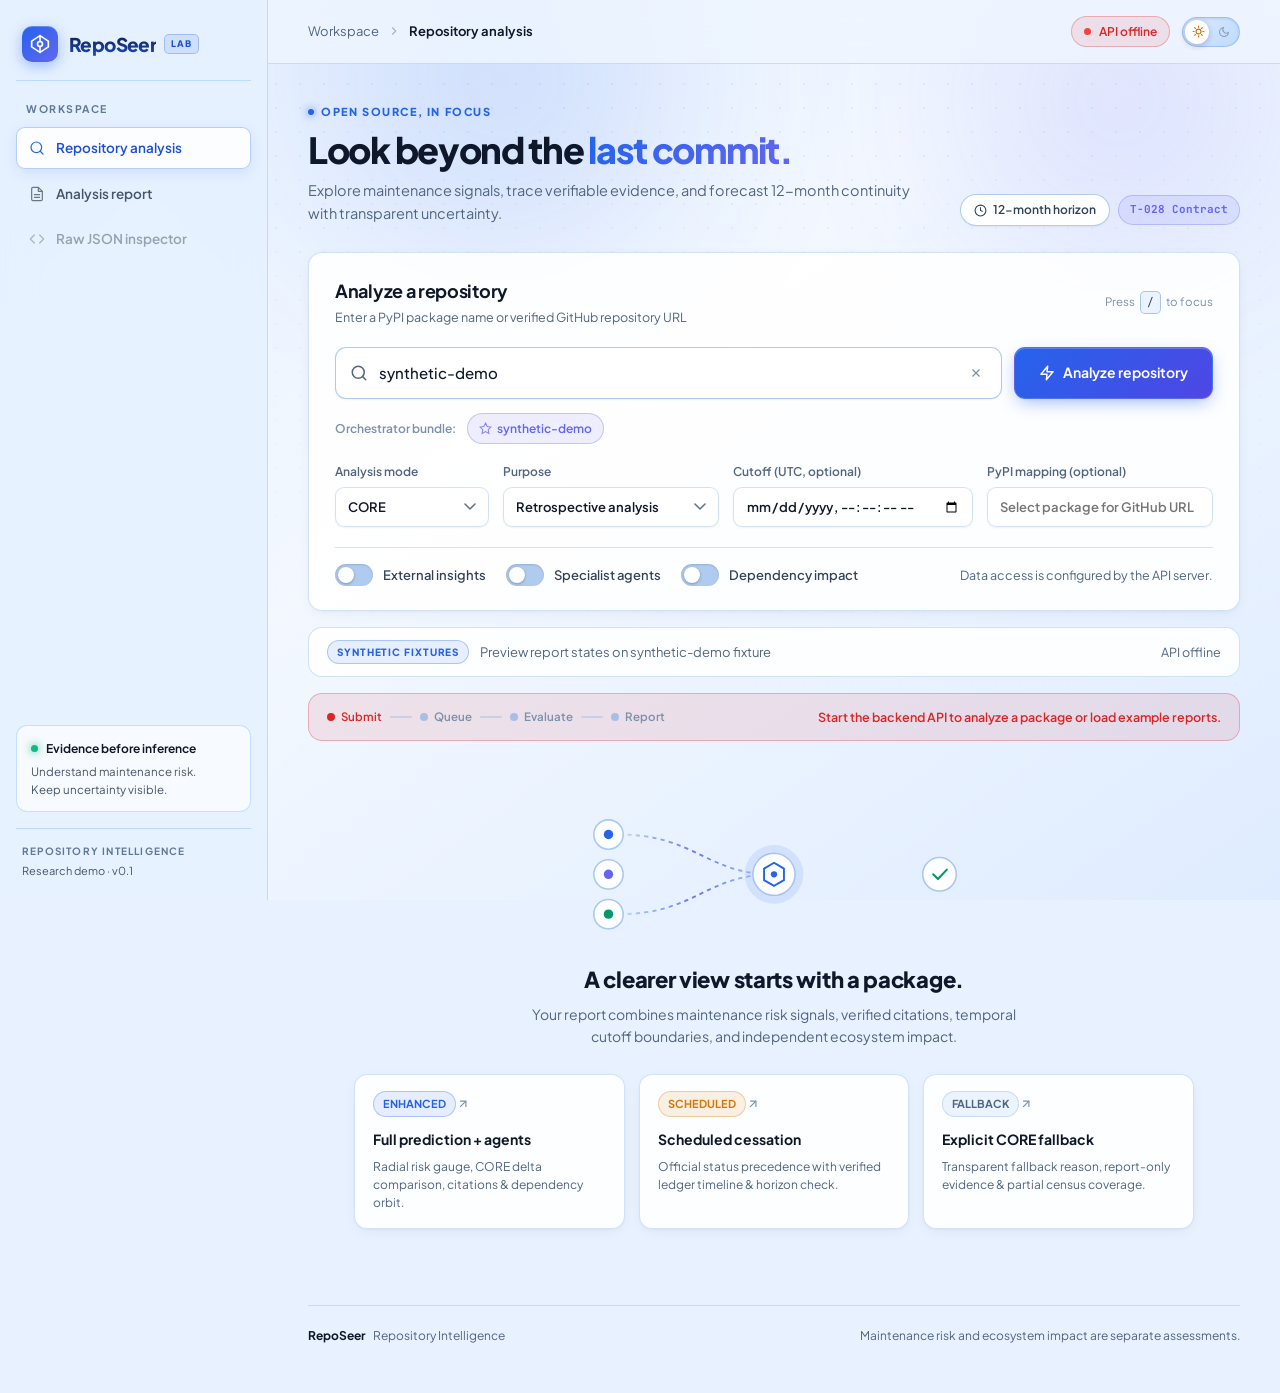
==== commit 0191f7df: "feat(ui): polish light theme, ambient particles, sun/moon toggle, and cursor glow" ====
--- a/frontend/index.html
+++ b/frontend/index.html
@@ -16,6 +16,8 @@
     <div class="ambient-grid"></div>
     <div class="ambient-orb orb-1"></div>
     <div class="ambient-orb orb-2"></div>
+    <div class="ambient-particles" id="ambient-particles"></div>
+    <div class="cursor-glow" id="cursor-glow"></div>
   </div>
 
   <aside class="sidebar">
@@ -81,10 +83,18 @@
       </div>
       <div class="topbar-actions">
         <span class="connection" id="connection">Connecting to API…</span>
-        <button id="theme-toggle" class="theme-toggle-btn" type="button" aria-label="Switch color theme" title="Switch theme: Auto → Light → Dark">
-          <span class="theme-icon" id="theme-icon" aria-hidden="true"></span>
-          <span class="theme-text" id="theme-text">Auto</span>
-        </button>
+        <label class="theme-switch" title="Switch between Light and Dark mode">
+          <input type="checkbox" id="theme-toggle" aria-label="Toggle dark mode">
+          <span class="theme-switch-track">
+            <span class="theme-switch-icon sun" aria-hidden="true">
+              <svg width="13" height="13" viewBox="0 0 24 24" fill="none" stroke="currentColor" stroke-width="2.2" stroke-linecap="round" stroke-linejoin="round"><circle cx="12" cy="12" r="4.5"/><line x1="12" y1="2" x2="12" y2="4"/><line x1="12" y1="20" x2="12" y2="22"/><line x1="4.93" y1="4.93" x2="6.34" y2="6.34"/><line x1="17.66" y1="17.66" x2="19.07" y2="19.07"/><line x1="2" y1="12" x2="4" y2="12"/><line x1="20" y1="12" x2="22" y2="12"/><line x1="4.93" y1="19.07" x2="6.34" y2="17.66"/><line x1="17.66" y1="6.34" x2="19.07" y2="4.93"/></svg>
+            </span>
+            <span class="theme-switch-icon moon" aria-hidden="true">
+              <svg width="12" height="12" viewBox="0 0 24 24" fill="none" stroke="currentColor" stroke-width="2.2" stroke-linecap="round" stroke-linejoin="round"><path d="M21 12.79A9 9 0 1 1 11.21 3 7 7 0 0 0 21 12.79z"/></svg>
+            </span>
+            <span class="theme-switch-thumb" aria-hidden="true"></span>
+          </span>
+        </label>
       </div>
     </header>
 
--- a/frontend/styles.css
+++ b/frontend/styles.css
@@ -6,39 +6,60 @@
   --font-sans: 'Plus Jakarta Sans', -apple-system, BlinkMacSystemFont, 'Segoe UI', Roboto, sans-serif;
   --font-mono: 'JetBrains Mono', 'Fira Code', ui-monospace, SFMono-Regular, Menlo, monospace;
 
-  /* Light Palette */
-  --bg-canvas: #f4f7fb;
-  --bg-surface: #ffffff;
-  --bg-subtle: #eff3f9;
-  --bg-subtle-hover: #e3eaf4;
-  --bg-card: rgba(255, 255, 255, 0.92);
-  --bg-glass: rgba(255, 255, 255, 0.78);
-  --grid-dot: rgba(15, 23, 42, 0.075);
-
-  --text-main: #0b1220;
+  /* Light Palette · Airy Pale-Blue Gradient */
+  --bg-canvas-solid: #e7f1ff;
+  --bg-surface: rgba(255, 255, 255, 0.94);
+  --bg-subtle: rgba(219, 234, 254, 0.52);
+  --bg-subtle-hover: rgba(191, 219, 254, 0.65);
+  --bg-card: rgba(255, 255, 255, 0.88);
+  --bg-glass: rgba(238, 246, 255, 0.82);
+  --grid-dot: rgba(37, 99, 235, 0.11);
+  --dark-layer-opacity: 0;
+
+  --text-main: #0f172a;
   --text-body: #334155;
-  --text-muted: #607087;
-  --text-subtle: #94a3b8;
-
-  --line: #e2e8f0;
-  --line-strong: #cbd5e1;
+  --text-muted: #526580;
+  --text-subtle: #7c90ab;
+
+  --line: rgba(147, 185, 234, 0.42);
+  --line-strong: rgba(118, 165, 228, 0.58);
   --line-glow: rgba(37, 99, 235, 0.22);
 
   --primary: #2563eb;
   --primary-hover: #1d4ed8;
-  --primary-subtle: rgba(37, 99, 235, 0.09);
-  --primary-border: rgba(37, 99, 235, 0.28);
-  --accent: #7c3aed;
-  --accent-subtle: rgba(124, 58, 237, 0.1);
-  --accent-border: rgba(124, 58, 237, 0.28);
-  --cyan: #0891b2;
-  --cyan-subtle: rgba(8, 145, 178, 0.1);
-
-  --sidebar-bg: #080c16;
-  --sidebar-border: #172033;
-  --sidebar-text: #8b9bb4;
-  --sidebar-text-hover: #f8fafc;
-  --sidebar-active-bg: rgba(59, 130, 246, 0.14);
+  --primary-subtle: rgba(37, 99, 235, 0.1);
+  --primary-border: rgba(37, 99, 235, 0.3);
+  --accent: #6366f1;
+  --accent-subtle: rgba(99, 102, 241, 0.11);
+  --accent-border: rgba(99, 102, 241, 0.3);
+  --cyan: #0284c7;
+  --cyan-subtle: rgba(2, 132, 199, 0.11);
+
+  --sidebar-bg: rgba(229, 241, 255, 0.92);
+  --sidebar-border: rgba(147, 197, 253, 0.5);
+  --sidebar-brand-from: #0f172a;
+  --sidebar-brand-to: #1d4ed8;
+  --sidebar-beta-bg: rgba(37, 99, 235, 0.12);
+  --sidebar-beta-border: rgba(37, 99, 235, 0.28);
+  --sidebar-beta-text: #1d4ed8;
+  --sidebar-label: #607898;
+  --sidebar-text: #475569;
+  --sidebar-text-hover: #0f172a;
+  --sidebar-hover-bg: rgba(37, 99, 235, 0.08);
+  --sidebar-active-bg: rgba(255, 255, 255, 0.88);
+  --sidebar-active-text: #1d4ed8;
+  --sidebar-active-border: rgba(37, 99, 235, 0.32);
+  --sidebar-active-shadow: 0 4px 14px rgba(37, 99, 235, 0.12);
+  --sidebar-item-bg: rgba(255, 255, 255, 0.52);
+  --sidebar-note-bg: rgba(255, 255, 255, 0.68);
+  --sidebar-note-title: #0f172a;
+  --sidebar-note-text: #475569;
+  --sidebar-badge-bg: rgba(37, 99, 235, 0.1);
+  --sidebar-badge-text: #1e40af;
+
+  --dot-color: rgba(37, 99, 235, 0.36);
+  --dot-color-alt: rgba(14, 165, 233, 0.4);
+  --dot-glow: 0 0 8px rgba(59, 130, 246, 0.32);
 
   --risk-low: #059669;
   --risk-low-bg: rgba(5, 150, 105, 0.1);
@@ -55,7 +76,8 @@
   --status-online: #10b981;
   --status-offline: #ef4444;
 
-  --spotlight: rgba(37, 99, 235, 0.06);
+  --spotlight: rgba(56, 152, 255, 0.16);
+  --cursor-aura: radial-gradient(circle, rgba(59, 130, 246, 0.18) 0%, rgba(56, 189, 248, 0.09) 38%, transparent 70%);
   --shadow-sm: 0 1px 2px rgba(15, 23, 42, 0.05);
   --shadow-card: 0 4px 16px -4px rgba(15, 23, 42, 0.07), 0 1px 3px rgba(15, 23, 42, 0.04);
   --shadow-hover: 0 18px 34px -12px rgba(15, 23, 42, 0.14), 0 4px 12px -2px rgba(37, 99, 235, 0.08);
@@ -76,13 +98,14 @@
 
 /* Dark Theme: Manual [data-theme="dark"] OR OS prefers-color-scheme: dark when not forced light */
 [data-theme="dark"] {
-  --bg-canvas: #070b14;
+  --bg-canvas-solid: #070b14;
   --bg-surface: #0e1525;
   --bg-subtle: #151f35;
   --bg-subtle-hover: #1d2a45;
-  --bg-card: rgba(14, 21, 37, 0.88);
-  --bg-glass: rgba(9, 14, 26, 0.78);
+  --bg-card: rgba(14, 21, 37, 0.92);
+  --bg-glass: rgba(9, 14, 26, 0.82);
   --grid-dot: rgba(148, 163, 184, 0.09);
+  --dark-layer-opacity: 1;
 
   --text-main: #f8fafc;
   --text-body: #cbd5e1;
@@ -105,9 +128,29 @@
 
   --sidebar-bg: #050811;
   --sidebar-border: #121b2e;
+  --sidebar-brand-from: #ffffff;
+  --sidebar-brand-to: #cbd5e1;
+  --sidebar-beta-bg: rgba(59, 130, 246, 0.16);
+  --sidebar-beta-border: rgba(96, 165, 250, 0.35);
+  --sidebar-beta-text: #93c5fd;
+  --sidebar-label: #526580;
   --sidebar-text: #7c8ea8;
   --sidebar-text-hover: #ffffff;
+  --sidebar-hover-bg: rgba(255, 255, 255, 0.05);
   --sidebar-active-bg: rgba(59, 130, 246, 0.16);
+  --sidebar-active-text: #ffffff;
+  --sidebar-active-border: rgba(59, 130, 246, 0.32);
+  --sidebar-active-shadow: 0 4px 12px rgba(0, 0, 0, 0.28);
+  --sidebar-item-bg: rgba(255, 255, 255, 0.025);
+  --sidebar-note-bg: linear-gradient(180deg, rgba(255, 255, 255, 0.035) 0%, rgba(255, 255, 255, 0.015) 100%);
+  --sidebar-note-title: #e2e8f0;
+  --sidebar-note-text: #7e92ae;
+  --sidebar-badge-bg: rgba(255, 255, 255, 0.07);
+  --sidebar-badge-text: #cbd5e1;
+
+  --dot-color: rgba(224, 242, 254, 0.82);
+  --dot-color-alt: rgba(167, 139, 250, 0.82);
+  --dot-glow: 0 0 8px rgba(147, 197, 253, 0.65);
 
   --risk-low: #10b981;
   --risk-low-bg: rgba(16, 185, 129, 0.14);
@@ -121,7 +164,8 @@
   --risk-high-bg: rgba(244, 63, 94, 0.15);
   --risk-high-line: rgba(244, 63, 94, 0.34);
 
-  --spotlight: rgba(59, 130, 246, 0.11);
+  --spotlight: rgba(235, 244, 255, 0.12);
+  --cursor-aura: radial-gradient(circle, rgba(241, 245, 255, 0.11) 0%, rgba(186, 214, 255, 0.05) 38%, transparent 70%);
   --shadow-sm: 0 1px 2px rgba(0, 0, 0, 0.45);
   --shadow-card: 0 8px 28px -8px rgba(0, 0, 0, 0.65), 0 0 0 1px rgba(255, 255, 255, 0.03);
   --shadow-hover: 0 22px 42px -12px rgba(0, 0, 0, 0.8), 0 0 24px rgba(59, 130, 246, 0.14);
@@ -136,13 +180,14 @@
 
 @media (prefers-color-scheme: dark) {
   :root:not([data-theme="light"]) {
-    --bg-canvas: #070b14;
+    --bg-canvas-solid: #070b14;
     --bg-surface: #0e1525;
     --bg-subtle: #151f35;
     --bg-subtle-hover: #1d2a45;
-    --bg-card: rgba(14, 21, 37, 0.88);
-    --bg-glass: rgba(9, 14, 26, 0.78);
+    --bg-card: rgba(14, 21, 37, 0.92);
+    --bg-glass: rgba(9, 14, 26, 0.82);
     --grid-dot: rgba(148, 163, 184, 0.09);
+    --dark-layer-opacity: 1;
 
     --text-main: #f8fafc;
     --text-body: #cbd5e1;
@@ -165,9 +210,29 @@
 
     --sidebar-bg: #050811;
     --sidebar-border: #121b2e;
+    --sidebar-brand-from: #ffffff;
+    --sidebar-brand-to: #cbd5e1;
+    --sidebar-beta-bg: rgba(59, 130, 246, 0.16);
+    --sidebar-beta-border: rgba(96, 165, 250, 0.35);
+    --sidebar-beta-text: #93c5fd;
+    --sidebar-label: #526580;
     --sidebar-text: #7c8ea8;
     --sidebar-text-hover: #ffffff;
+    --sidebar-hover-bg: rgba(255, 255, 255, 0.05);
     --sidebar-active-bg: rgba(59, 130, 246, 0.16);
+    --sidebar-active-text: #ffffff;
+    --sidebar-active-border: rgba(59, 130, 246, 0.32);
+    --sidebar-active-shadow: 0 4px 12px rgba(0, 0, 0, 0.28);
+    --sidebar-item-bg: rgba(255, 255, 255, 0.025);
+    --sidebar-note-bg: linear-gradient(180deg, rgba(255, 255, 255, 0.035) 0%, rgba(255, 255, 255, 0.015) 100%);
+    --sidebar-note-title: #e2e8f0;
+    --sidebar-note-text: #7e92ae;
+    --sidebar-badge-bg: rgba(255, 255, 255, 0.07);
+    --sidebar-badge-text: #cbd5e1;
+
+    --dot-color: rgba(224, 242, 254, 0.82);
+    --dot-color-alt: rgba(167, 139, 250, 0.82);
+    --dot-glow: 0 0 8px rgba(147, 197, 253, 0.65);
 
     --risk-low: #10b981;
     --risk-low-bg: rgba(16, 185, 129, 0.14);
@@ -181,7 +246,8 @@
     --risk-high-bg: rgba(244, 63, 94, 0.15);
     --risk-high-line: rgba(244, 63, 94, 0.34);
 
-    --spotlight: rgba(59, 130, 246, 0.11);
+    --spotlight: rgba(235, 244, 255, 0.12);
+  --cursor-aura: radial-gradient(circle, rgba(241, 245, 255, 0.11) 0%, rgba(186, 214, 255, 0.05) 38%, transparent 70%);
     --shadow-sm: 0 1px 2px rgba(0, 0, 0, 0.45);
     --shadow-card: 0 8px 28px -8px rgba(0, 0, 0, 0.65), 0 0 0 1px rgba(255, 255, 255, 0.03);
     --shadow-hover: 0 22px 42px -12px rgba(0, 0, 0, 0.8), 0 0 24px rgba(59, 130, 246, 0.14);
@@ -207,10 +273,9 @@
   font-size: 14.5px;
   line-height: 1.6;
   color: var(--text-body);
-  background: var(--bg-canvas);
+  background-color: var(--bg-canvas-solid);
   min-height: 100vh;
   -webkit-font-smoothing: antialiased;
-  transition: background-color 0.3s var(--ease), color 0.3s var(--ease);
   overflow-x: hidden;
 }
 
@@ -220,6 +285,18 @@
   pointer-events: none;
   z-index: 0;
   overflow: hidden;
+  background: linear-gradient(145deg, #e7f1ff 0%, #f3f8ff 45%, #dfecff 100%);
+  contain: strict;
+}
+
+.ambient-bg::before {
+  content: "";
+  position: absolute;
+  inset: 0;
+  background: radial-gradient(ellipse at 50% 0%, #0d1629 0%, #070b14 62%, #050810 100%);
+  opacity: var(--dark-layer-opacity, 0);
+  transition: opacity 0.35s ease;
+  will-change: opacity;
 }
 
 .ambient-grid {
@@ -259,6 +336,76 @@
 @keyframes float-orb {
   0% { transform: translate(0, 0) scale(1); }
   100% { transform: translate(32px, 24px) scale(1.08); }
+}
+
+.ambient-particles {
+  position: absolute;
+  inset: 0;
+  overflow: hidden;
+}
+
+.ambient-dot {
+  position: absolute;
+  left: var(--x);
+  top: var(--y);
+  width: var(--size);
+  height: var(--size);
+  border-radius: 50%;
+  background: var(--dot-color);
+  box-shadow: var(--dot-glow);
+  opacity: 0;
+  will-change: transform, opacity;
+  transition: background-color 0.35s ease, box-shadow 0.35s ease;
+  animation: drift-dot var(--dur) ease-in-out var(--delay) infinite;
+}
+
+.ambient-dot.alt {
+  background: var(--dot-color-alt);
+}
+
+.cursor-glow {
+  position: fixed;
+  top: 0;
+  left: 0;
+  width: 360px;
+  height: 360px;
+  margin-left: -180px;
+  margin-top: -180px;
+  border-radius: 50%;
+  background: var(--cursor-aura);
+  pointer-events: none;
+  opacity: 0;
+  will-change: transform, opacity;
+  transition: opacity 0.35s ease;
+}
+
+.cursor-glow.visible {
+  opacity: 1;
+}
+
+@media (hover: none), (prefers-reduced-motion: reduce) {
+  .cursor-glow { display: none; }
+}
+
+@keyframes drift-dot {
+  0% {
+    transform: translate3d(0, 0, 0) scale(0.75);
+    opacity: 0.08;
+  }
+  25% {
+    opacity: 0.78;
+  }
+  50% {
+    transform: translate3d(var(--dx), var(--dy), 0) scale(1.18);
+    opacity: 0.92;
+  }
+  75% {
+    opacity: 0.45;
+  }
+  100% {
+    transform: translate3d(0, 0, 0) scale(0.75);
+    opacity: 0.08;
+  }
 }
 
 button, input, select { font: inherit; color: inherit; }
@@ -279,6 +426,8 @@
   width: 268px;
   inset: 0 auto 0 0;
   background: var(--sidebar-bg);
+  backdrop-filter: blur(16px);
+  -webkit-backdrop-filter: blur(16px);
   border-right: 1px solid var(--sidebar-border);
   color: var(--sidebar-text);
   padding: 24px 16px 20px;
@@ -287,13 +436,14 @@
   gap: 20px;
   z-index: 100;
   overflow-y: auto;
+  transition: background 0.3s var(--ease), border-color 0.3s var(--ease);
 }
 
 .brand {
   display: flex;
   align-items: center;
   gap: 11px;
-  color: #ffffff;
+  color: var(--sidebar-active-text);
   font-size: 19px;
   font-weight: 800;
   letter-spacing: -0.6px;
@@ -308,16 +458,16 @@
   width: 36px;
   height: 36px;
   border-radius: 10px;
-  background: linear-gradient(135deg, #2563eb 0%, #7c3aed 100%);
+  background: linear-gradient(135deg, #2563eb 0%, #6366f1 100%);
   color: #fff;
-  box-shadow: 0 4px 14px rgba(37, 99, 235, 0.42), inset 0 1px 0 rgba(255, 255, 255, 0.25);
+  box-shadow: 0 4px 14px rgba(37, 99, 235, 0.38), inset 0 1px 0 rgba(255, 255, 255, 0.25);
   transition: transform 0.25s var(--ease);
 }
 
 .brand:hover .brand-mark { transform: rotate(12deg) scale(1.04); }
 
 .brand-text {
-  background: linear-gradient(180deg, #ffffff 0%, #cbd5e1 100%);
+  background: linear-gradient(180deg, var(--sidebar-brand-from) 0%, var(--sidebar-brand-to) 100%);
   -webkit-background-clip: text;
   -webkit-text-fill-color: transparent;
 }
@@ -326,11 +476,11 @@
   font-size: 9px;
   font-weight: 800;
   letter-spacing: 1px;
-  border: 1px solid rgba(96, 165, 250, 0.35);
-  background: rgba(59, 130, 246, 0.16);
+  border: 1px solid var(--sidebar-beta-border);
+  background: var(--sidebar-beta-bg);
   padding: 2px 6px;
   border-radius: 5px;
-  color: #93c5fd;
+  color: var(--sidebar-beta-text);
   margin-left: -3px;
 }
 
@@ -347,7 +497,7 @@
   font-size: 10.5px;
   font-weight: 700;
   letter-spacing: 1.5px;
-  color: #526580;
+  color: var(--sidebar-label);
   padding: 0 10px 6px;
 }
 
@@ -359,8 +509,8 @@
   font-weight: 600;
   padding: 1px 6px;
   border-radius: var(--radius-full);
-  background: rgba(255, 255, 255, 0.06);
-  color: #94a3b8;
+  background: var(--sidebar-badge-bg);
+  color: var(--sidebar-badge-text);
 }
 
 .nav {
@@ -370,7 +520,7 @@
   gap: 11px;
   padding: 9.5px 12px;
   font-size: 13.5px;
-  font-weight: 500;
+  font-weight: 600;
   border-radius: 9px;
   border: 1px solid transparent;
   width: 100%;
@@ -382,18 +532,18 @@
 
 .nav:hover:not(:disabled) {
   color: var(--sidebar-text-hover);
-  background: rgba(255, 255, 255, 0.05);
+  background: var(--sidebar-hover-bg);
   text-decoration: none;
 }
 
 .nav.active {
   background: var(--sidebar-active-bg);
-  color: #ffffff;
-  border-color: rgba(59, 130, 246, 0.32);
-  box-shadow: 0 4px 12px rgba(0, 0, 0, 0.28);
-}
-
-.nav.active .nav-svg { color: #60a5fa; opacity: 1; }
+  color: var(--sidebar-active-text);
+  border-color: var(--sidebar-active-border);
+  box-shadow: var(--sidebar-active-shadow);
+}
+
+.nav.active .nav-svg { color: var(--primary); opacity: 1; }
 
 .nav-pill {
   margin-left: auto;
@@ -401,8 +551,8 @@
   font-weight: 700;
   padding: 2px 7px;
   border-radius: var(--radius-full);
-  background: rgba(16, 185, 129, 0.18);
-  color: #34d399;
+  background: var(--risk-low-bg);
+  color: var(--risk-low);
 }
 
 .history-list {
@@ -421,22 +571,22 @@
   padding: 8px 10px;
   border-radius: 8px;
   border: 1px solid transparent;
-  background: rgba(255, 255, 255, 0.02);
-  color: #b4c2d6;
+  background: var(--sidebar-item-bg);
+  color: var(--sidebar-text);
   font-size: 12px;
   text-align: left;
   width: 100%;
 }
 
 .history-item:hover {
-  background: rgba(255, 255, 255, 0.06);
-  color: #ffffff;
+  background: var(--sidebar-hover-bg);
+  color: var(--sidebar-text-hover);
 }
 
 .history-item.active {
-  background: rgba(59, 130, 246, 0.14);
-  border-color: rgba(59, 130, 246, 0.3);
-  color: #ffffff;
+  background: var(--sidebar-active-bg);
+  border-color: var(--sidebar-active-border);
+  color: var(--sidebar-active-text);
 }
 
 .history-item-meta {
@@ -454,7 +604,7 @@
 
 .history-item-sub {
   font-size: 10.5px;
-  color: #6b7f9c;
+  color: var(--sidebar-label);
 }
 
 .history-badge {
@@ -464,18 +614,18 @@
   padding: 2px 6px;
   border-radius: 5px;
   flex-shrink: 0;
-  background: rgba(255, 255, 255, 0.07);
-  color: #cbd5e1;
-}
-
-.history-badge.low { background: rgba(16, 185, 129, 0.18); color: #34d399; }
-.history-badge.moderate { background: rgba(245, 158, 11, 0.18); color: #fbbf24; }
-.history-badge.high { background: rgba(244, 63, 94, 0.18); color: #fb7185; }
+  background: var(--sidebar-badge-bg);
+  color: var(--sidebar-badge-text);
+}
+
+.history-badge.low { background: var(--risk-low-bg); color: var(--risk-low); }
+.history-badge.moderate { background: var(--risk-mod-bg); color: var(--risk-mod); }
+.history-badge.high { background: var(--risk-high-bg); color: var(--risk-high); }
 
 .sidebar-bottom { margin-top: auto; display: flex; flex-direction: column; gap: 16px; }
 
 .sidebar-note {
-  background: linear-gradient(180deg, rgba(255, 255, 255, 0.035) 0%, rgba(255, 255, 255, 0.015) 100%);
+  background: var(--sidebar-note-bg);
   border: 1px solid var(--sidebar-border);
   border-radius: 11px;
   padding: 13px 14px;
@@ -486,7 +636,7 @@
   align-items: center;
   gap: 8px;
   font-weight: 650;
-  color: #e2e8f0;
+  color: var(--sidebar-note-title);
   font-size: 12px;
   margin-bottom: 5px;
 }
@@ -505,7 +655,7 @@
   50% { transform: scale(1.3); opacity: 0.65; }
 }
 
-.sidebar-note p { color: #7e92ae; font-size: 11.5px; line-height: 1.55; margin: 0; }
+.sidebar-note p { color: var(--sidebar-note-text); font-size: 11.5px; line-height: 1.55; margin: 0; }
 
 .sidebar-foot {
   font-size: 10px;
@@ -514,7 +664,7 @@
   border-top: 1px solid var(--sidebar-border);
   padding-top: 14px;
   padding-inline: 6px;
-  color: #526580;
+  color: var(--sidebar-label);
 }
 
 .sidebar-foot small {
@@ -522,7 +672,7 @@
   letter-spacing: 0;
   font-size: 11px;
   font-weight: 400;
-  color: #778aa6;
+  color: var(--sidebar-text);
   margin-top: 3px;
 }
 
@@ -602,27 +752,91 @@
   100% { box-shadow: 0 0 0 0 rgba(16, 185, 129, 0); }
 }
 
-.theme-toggle-btn {
+.theme-switch {
+  position: relative;
   display: inline-flex;
   align-items: center;
-  gap: 6px;
-  background: var(--bg-surface);
-  border: 1px solid var(--line);
-  color: var(--text-body);
-  font-size: 12px;
-  font-weight: 600;
-  padding: 5px 12px;
+  cursor: pointer;
+  user-select: none;
+}
+
+.theme-switch input {
+  position: absolute;
+  opacity: 0;
+  width: 0;
+  height: 0;
+  margin: 0;
+  pointer-events: none;
+}
+
+.theme-switch-track {
+  position: relative;
+  display: inline-flex;
+  align-items: center;
+  justify-content: space-between;
+  width: 58px;
+  height: 30px;
+  padding: 0 7px;
   border-radius: var(--radius-full);
-  box-shadow: var(--shadow-sm);
-}
-
-.theme-toggle-btn:hover {
-  border-color: var(--primary-border);
-  color: var(--primary);
-  background: var(--primary-subtle);
-}
-
-.theme-icon { display: inline-flex; align-items: center; }
+  background: linear-gradient(135deg, #dbeafe 0%, #bfdbfe 100%);
+  border: 1px solid rgba(59, 130, 246, 0.35);
+  box-shadow: inset 0 1px 3px rgba(15, 23, 42, 0.1);
+  transition: background 0.3s var(--ease), border-color 0.3s var(--ease), box-shadow 0.3s var(--ease);
+}
+
+.theme-switch-icon {
+  position: relative;
+  z-index: 2;
+  display: inline-flex;
+  align-items: center;
+  justify-content: center;
+  width: 16px;
+  height: 16px;
+  transition: color 0.25s ease, opacity 0.25s ease, transform 0.3s var(--ease);
+}
+
+.theme-switch-icon.sun { color: #d97706; opacity: 1; }
+.theme-switch-icon.moon { color: #64748b; opacity: 0.6; }
+
+.theme-switch-thumb {
+  position: absolute;
+  top: 2px;
+  left: 2px;
+  width: 24px;
+  height: 24px;
+  border-radius: 50%;
+  background: #ffffff;
+  box-shadow: 0 2px 6px rgba(15, 23, 42, 0.22);
+  z-index: 1;
+  transition: transform 0.32s cubic-bezier(0.34, 1.4, 0.64, 1), background-color 0.25s ease;
+}
+
+.theme-switch input:checked + .theme-switch-track {
+  background: linear-gradient(135deg, #172554 0%, #1e1b4b 100%);
+  border-color: rgba(96, 165, 250, 0.45);
+  box-shadow: inset 0 1px 4px rgba(0, 0, 0, 0.5), 0 0 12px rgba(59, 130, 246, 0.22);
+}
+
+.theme-switch input:checked + .theme-switch-track .theme-switch-thumb {
+  transform: translateX(28px);
+  background: #1e293b;
+  box-shadow: 0 2px 8px rgba(0, 0, 0, 0.5), inset 0 1px 0 rgba(255, 255, 255, 0.14);
+}
+
+.theme-switch input:checked + .theme-switch-track .theme-switch-icon.sun {
+  color: #64748b;
+  opacity: 0.55;
+}
+
+.theme-switch input:checked + .theme-switch-track .theme-switch-icon.moon {
+  color: #93c5fd;
+  opacity: 1;
+}
+
+.theme-switch input:focus-visible + .theme-switch-track {
+  outline: 2px solid var(--primary);
+  outline-offset: 2px;
+}
 
 /* ==========================================================================
    Page & Hero
@@ -724,8 +938,6 @@
 
 .panel {
   background: var(--bg-card);
-  backdrop-filter: blur(10px);
-  -webkit-backdrop-filter: blur(10px);
   border: 1px solid var(--line);
   border-radius: var(--radius-md);
   box-shadow: var(--shadow-card);
@@ -964,13 +1176,14 @@
 .checks { display: flex; gap: 20px; flex-wrap: wrap; }
 
 .switch-control {
+  position: relative;
   display: inline-flex;
   align-items: center;
-  gap: 9px;
+  gap: 10px;
   cursor: pointer;
   user-select: none;
   font-size: 13px;
-  font-weight: 500;
+  font-weight: 550;
   color: var(--text-body);
 }
 
@@ -979,26 +1192,33 @@
   opacity: 0;
   width: 0;
   height: 0;
+  margin: 0;
+  pointer-events: none;
 }
 
 .switch-track {
-  width: 34px;
-  height: 20px;
+  position: relative;
+  display: inline-block;
+  flex-shrink: 0;
+  width: 38px;
+  height: 22px;
   border-radius: var(--radius-full);
   background: var(--line-strong);
-  padding: 2px;
-  display: inline-flex;
-  align-items: center;
-  transition: background 0.2s var(--ease), box-shadow 0.2s var(--ease);
+  box-shadow: inset 0 1px 2px rgba(0, 0, 0, 0.14);
+  transition: background-color 0.22s var(--ease), box-shadow 0.22s var(--ease);
 }
 
 .switch-thumb {
+  position: absolute;
+  top: 3px;
+  left: 3px;
+  display: block;
   width: 16px;
   height: 16px;
   border-radius: 50%;
   background: #ffffff;
   box-shadow: 0 1px 3px rgba(0, 0, 0, 0.28);
-  transition: transform 0.2s var(--ease);
+  transition: transform 0.24s cubic-bezier(0.34, 1.4, 0.64, 1);
 }
 
 .switch-control input:checked + .switch-track {
@@ -1007,7 +1227,7 @@
 }
 
 .switch-control input:checked + .switch-track .switch-thumb {
-  transform: translateX(14px);
+  transform: translateX(16px);
 }
 
 .switch-control input:focus-visible + .switch-track {
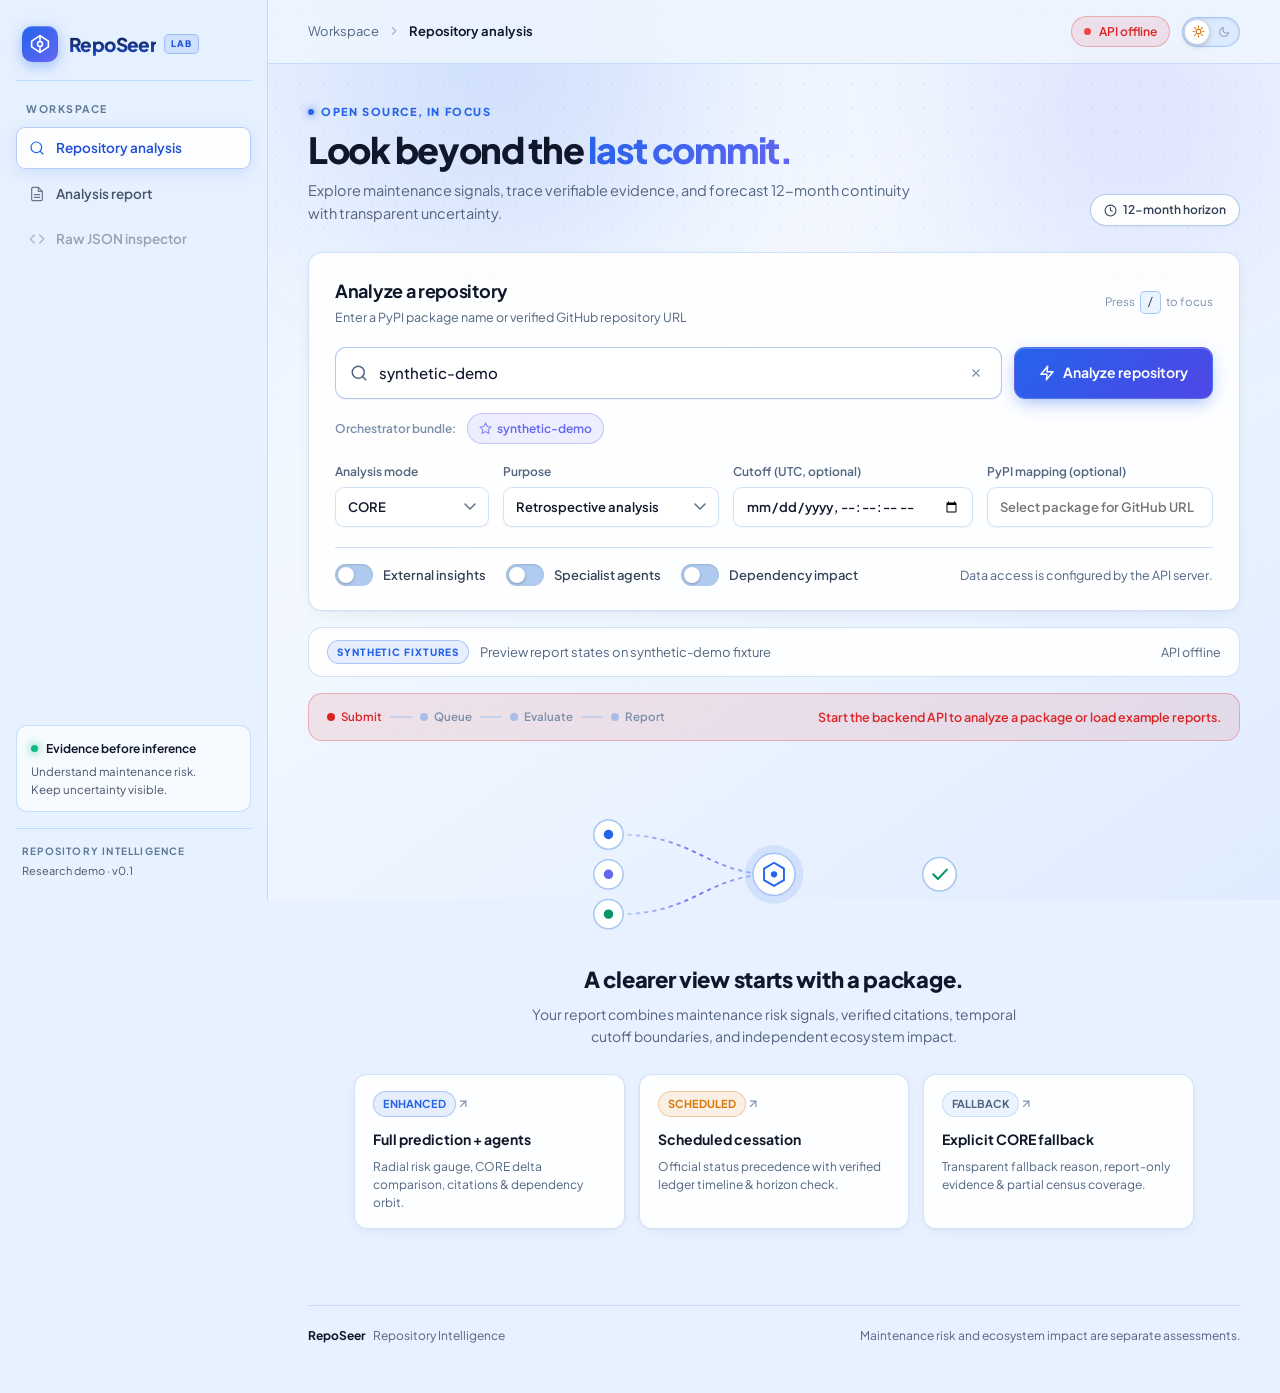
==== commit 216385d6: "fix(ui): remove T-028 badge, hide cursor aura on native selects, and soften dark glow" ====
--- a/frontend/index.html
+++ b/frontend/index.html
@@ -113,7 +113,6 @@
             <svg width="13" height="13" viewBox="0 0 24 24" fill="none" stroke="currentColor" stroke-width="2"><circle cx="12" cy="12" r="10"/><polyline points="12 6 12 12 16 14"/></svg>
             12-month horizon
           </span>
-          <span class="badge-tech">T-028 Contract</span>
         </div>
       </section>
 
--- a/frontend/styles.css
+++ b/frontend/styles.css
@@ -164,8 +164,8 @@
   --risk-high-bg: rgba(244, 63, 94, 0.15);
   --risk-high-line: rgba(244, 63, 94, 0.34);
 
-  --spotlight: rgba(235, 244, 255, 0.12);
-  --cursor-aura: radial-gradient(circle, rgba(241, 245, 255, 0.11) 0%, rgba(186, 214, 255, 0.05) 38%, transparent 70%);
+  --spotlight: rgba(235, 244, 255, 0.075);
+  --cursor-aura: radial-gradient(circle, rgba(241, 245, 255, 0.065) 0%, rgba(186, 214, 255, 0.025) 38%, transparent 70%);
   --shadow-sm: 0 1px 2px rgba(0, 0, 0, 0.45);
   --shadow-card: 0 8px 28px -8px rgba(0, 0, 0, 0.65), 0 0 0 1px rgba(255, 255, 255, 0.03);
   --shadow-hover: 0 22px 42px -12px rgba(0, 0, 0, 0.8), 0 0 24px rgba(59, 130, 246, 0.14);
@@ -246,8 +246,8 @@
     --risk-high-bg: rgba(244, 63, 94, 0.15);
     --risk-high-line: rgba(244, 63, 94, 0.34);
 
-    --spotlight: rgba(235, 244, 255, 0.12);
-  --cursor-aura: radial-gradient(circle, rgba(241, 245, 255, 0.11) 0%, rgba(186, 214, 255, 0.05) 38%, transparent 70%);
+    --spotlight: rgba(235, 244, 255, 0.075);
+  --cursor-aura: radial-gradient(circle, rgba(241, 245, 255, 0.065) 0%, rgba(186, 214, 255, 0.025) 38%, transparent 70%);
     --shadow-sm: 0 1px 2px rgba(0, 0, 0, 0.45);
     --shadow-card: 0 8px 28px -8px rgba(0, 0, 0, 0.65), 0 0 0 1px rgba(255, 255, 255, 0.03);
     --shadow-hover: 0 22px 42px -12px rgba(0, 0, 0, 0.8), 0 0 24px rgba(59, 130, 246, 0.14);
@@ -778,10 +778,10 @@
   height: 30px;
   padding: 0 7px;
   border-radius: var(--radius-full);
-  background: linear-gradient(135deg, #dbeafe 0%, #bfdbfe 100%);
+  background-color: #dbeafe;
   border: 1px solid rgba(59, 130, 246, 0.35);
   box-shadow: inset 0 1px 3px rgba(15, 23, 42, 0.1);
-  transition: background 0.3s var(--ease), border-color 0.3s var(--ease), box-shadow 0.3s var(--ease);
+  transition: background-color 0.28s ease, border-color 0.28s ease, box-shadow 0.28s ease;
 }
 
 .theme-switch-icon {
@@ -812,7 +812,7 @@
 }
 
 .theme-switch input:checked + .theme-switch-track {
-  background: linear-gradient(135deg, #172554 0%, #1e1b4b 100%);
+  background-color: #172554;
   border-color: rgba(96, 165, 250, 0.45);
   box-shadow: inset 0 1px 4px rgba(0, 0, 0, 0.5), 0 0 12px rgba(59, 130, 246, 0.22);
 }
